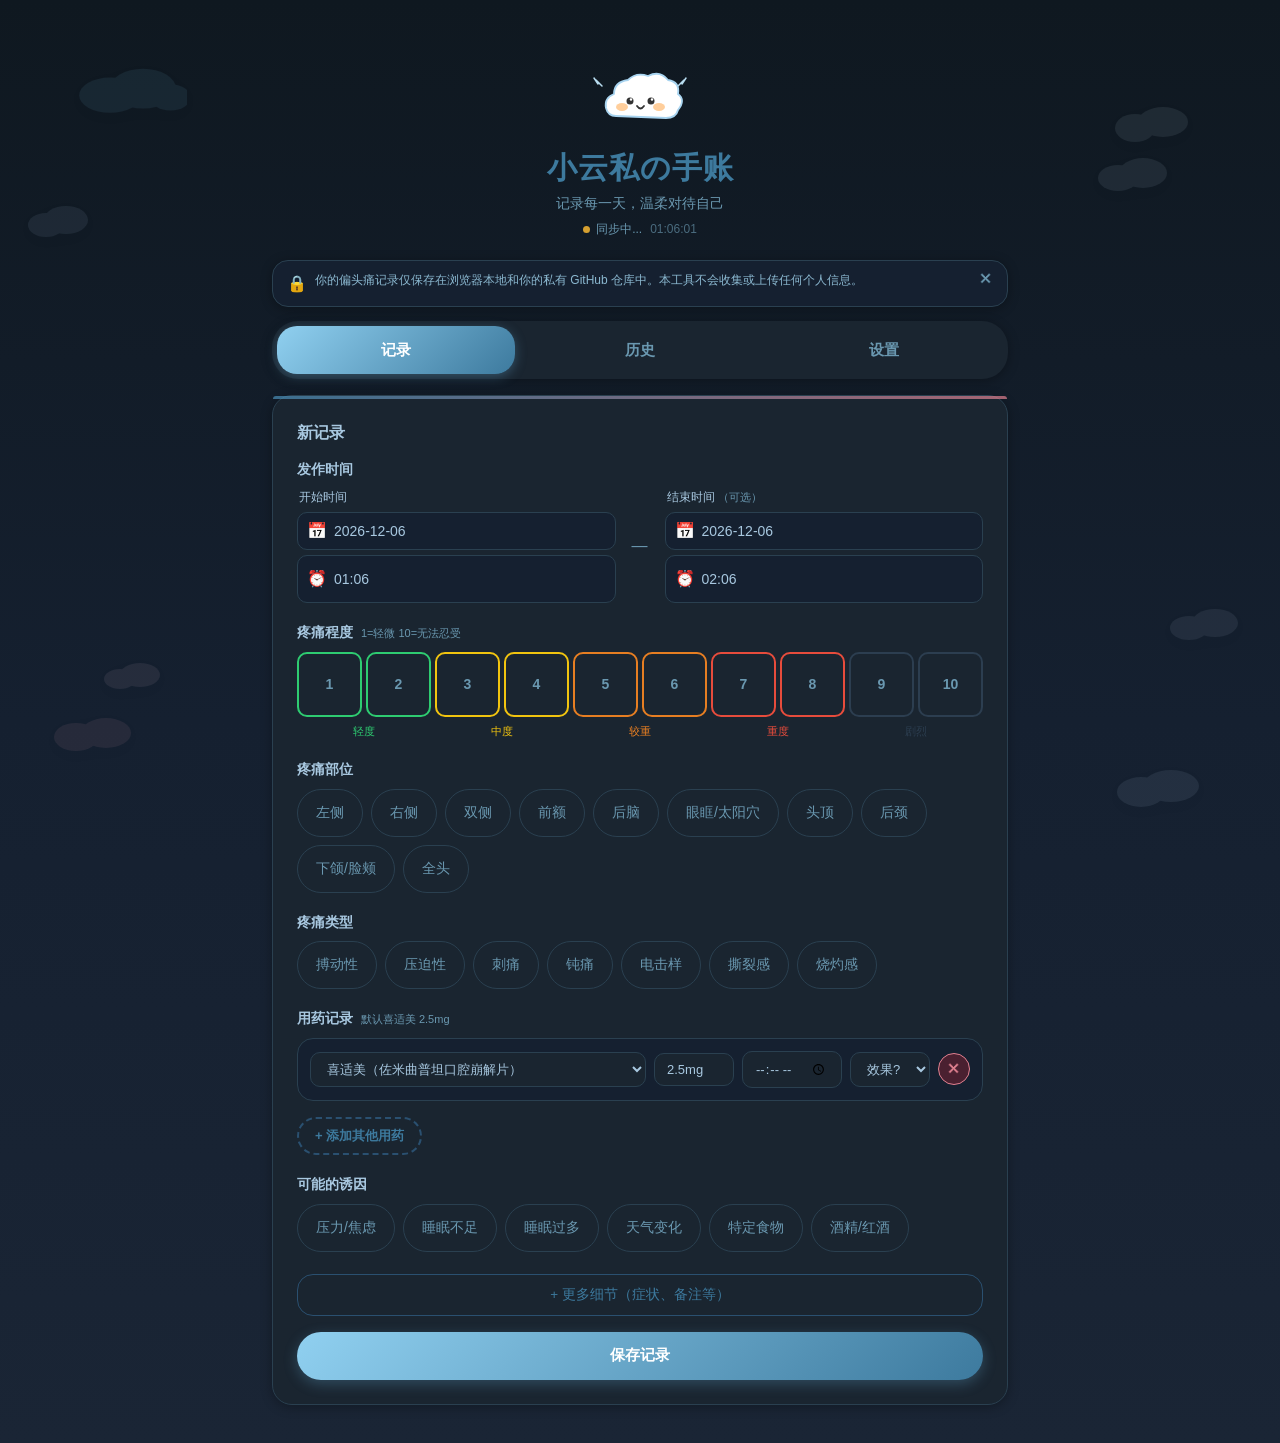
==== index.html @ 6661b1f7 "chore: bump assets to v1.13" ====
<!DOCTYPE html>
<html lang="zh-CN">
<head>
  <meta charset="UTF-8">
  <meta name="viewport" content="width=device-width, initial-scale=1.0, viewport-fit=cover">
  <meta name="description" content="小云私の手账 - 偏头痛记录工具">
  <meta name="theme-color" content="#EDF6FB">
  <meta name="apple-mobile-web-app-capable" content="yes">
  <meta name="apple-mobile-web-app-status-bar-style" content="default">
  <meta name="apple-mobile-web-app-title" content="小云私の手账">
  <!-- 防止浏览器缓存 -->
  <meta http-equiv="Cache-Control" content="no-cache, no-store, must-revalidate">
  <meta http-equiv="Pragma" content="no-cache">
  <meta http-equiv="Expires" content="0">
  <link rel="apple-touch-icon" href="data:image/svg+xml,<svg xmlns='http://www.w3.org/2000/svg' viewBox='0 0 100 100'><rect rx='22' fill='%235BA4CF' width='100' height='100'/><path d='M26 68 Q16 67 14 57 Q12 44 24 39 Q24 25 40 23 Q50 14 66 19 Q80 12 90 25 Q104 28 100 40 Q108 48 98 60 Q96 70 84 71 Z' fill='white' stroke='%23A8D4F0' stroke-width='3'/><circle cx='43' cy='52' r='5' fill='%23333'/><circle cx='65' cy='52' r='5' fill='%23333'/><circle cx='44.2' cy='50.5' r='1.8' fill='white'/><circle cx='66.2' cy='50.5' r='1.8' fill='white'/><ellipse cx='34' cy='60' rx='8' ry='5.5' fill='%23FFB366' opacity='0.65'/><ellipse cx='75' cy='60' rx='8' ry='5.5' fill='%23FFB366' opacity='0.65'/><path d='M51 58 Q55.5 65 59 58' fill='none' stroke='%23333' stroke-width='2.8' stroke-linecap='round'/></svg>">
  <link rel="manifest" href="manifest.json">
  <title>小云私の手账</title>
  <link rel="stylesheet" href="css/style.css?v=1.13">
  <style>
    #app { opacity: 0; transition: opacity 0.2s; }
    #app.loaded { opacity: 1; }
  </style>
</head>
<body>

  <div class="cloud-deco a">
    <svg viewBox="0 0 100 50"><ellipse cx="30" cy="32" rx="28" ry="16" fill="#7CC5EA"/><ellipse cx="60" cy="26" rx="30" ry="18" fill="#7CC5EA"/><ellipse cx="85" cy="34" rx="18" ry="12" fill="#7CC5EA"/></svg>
  </div>
  <div class="cloud-deco b">
    <svg viewBox="0 0 90 45"><ellipse cx="22" cy="28" rx="20" ry="14" fill="#D6EDF8"/><ellipse cx="50" cy="22" rx="25" ry="15" fill="#D6EDF8"/></svg>
  </div>
  <div class="cloud-deco c">
    <svg viewBox="0 0 80 45"><ellipse cx="25" cy="30" rx="22" ry="14" fill="#F2A5B5"/><ellipse cx="55" cy="26" rx="25" ry="15" fill="#F2A5B5"/></svg>
  </div>
  <div class="cloud-deco d">
    <svg viewBox="0 0 100 50"><ellipse cx="25" cy="30" rx="24" ry="15" fill="#C5E4F5"/><ellipse cx="55" cy="24" rx="28" ry="16" fill="#C5E4F5"/></svg>
  </div>
  <div class="cloud-deco e">
    <svg viewBox="0 0 70 40"><ellipse cx="20" cy="25" rx="18" ry="12" fill="#B8D8F0"/><ellipse cx="40" cy="20" rx="22" ry="14" fill="#B8D8F0"/></svg>
  </div>
  <div class="cloud-deco f">
    <svg viewBox="0 0 85 45"><ellipse cx="25" cy="28" rx="20" ry="13" fill="#D0E8F8"/><ellipse cx="50" cy="23" rx="24" ry="15" fill="#D0E8F8"/></svg>
  </div>
  <div class="cloud-deco g">
    <svg viewBox="0 0 60 35"><ellipse cx="18" cy="22" rx="16" ry="10" fill="#E8C8D8"/><ellipse cx="38" cy="18" rx="20" ry="12" fill="#E8C8D8"/></svg>
  </div>
  <div class="cloud-deco h">
    <svg viewBox="0 0 75 40"><ellipse cx="22" cy="26" rx="19" ry="12" fill="#C8D8E8"/><ellipse cx="48" cy="21" rx="23" ry="14" fill="#C8D8E8"/></svg>
  </div>

  <div class="app-container">
    <header class="app-header" id="header"></header>
    <main id="app">
      <div style="text-align:center;padding:40px;color:var(--text-muted);">加载中...</div>
    </main>
  </div>

  <script src="js/storage.js?v=1.13"></script>
  <script src="js/datepicker.js?v=1.13"></script>
  <script src="js/timepicker.js?v=1.13"></script>
  <script src="js/app.js?v=1.13"></script>
  <script>document.getElementById('app').classList.add('loaded');</script>
  <script>
    if ('serviceWorker' in navigator) {
      window.addEventListener('load', () => {
        navigator.serviceWorker.register('sw.js').catch(() => {});
      });
    }
  </script>
</body>
</html>
---- css/style.css ----
/* ===== Cinnamoroll Fresh Blue-White Theme with Dark Mode Support ===== */
:root {
  /* Light Mode Colors */
  --font-sans: -apple-system, BlinkMacSystemFont, "Segoe UI", "PingFang SC", "Hiragino Sans GB", "Microsoft YaHei", sans-serif;
  --c-blue: #7CC5EA;
  --c-blue-deep: #5BA4CF;
  --c-blue-light: #C5E4F5;
  --c-blue-pale: #EDF6FB;
  --c-pink: #F2A5B5;
  --c-pink-light: #FDE8EC;
  --c-white: #FFFFFF;
  --c-cloud: rgba(255, 255, 255, 0.9);
  --c-cloud-shadow: rgba(200, 220, 240, 0.3);
  
  --radius-sm: 10px;
  --radius-md: 16px;
  --radius-lg: 20px;
  --radius-xl: 26px;

  --text: #4A7A9E;
  --text-muted: #8BB8D0;
  --text-dark: #3A5F80;
  --border: #D8ECF6;
  --shadow: 0 2px 12px rgba(120,190,220,0.12);
  --shadow-elevated: 0 4px 20px rgba(120,190,220,0.18);
  --shadow-hover: 0 6px 24px rgba(120,190,220,0.22);

  --bg-primary: linear-gradient(180deg, #F5FAFD 0%, #E8F4FA 50%, #F0F7FC 100%);
  --bg-card: var(--c-white);
  --bg-input: var(--c-blue-pale);

  --danger: #E74C3C;
  --danger-light: #FDEDEC;
  --success: #58D68D;
  --warning: #F5B041;

  --pain-1-2: #2ECC71;
  --pain-3-4: #F1C40F;
  --pain-5-6: #E67E22;
  --pain-7-8: #E74C3C;
  --pain-9-10: #2C3E50;
  
  /* Animation Variables */
  --transition-fast: 0.15s ease;
  --transition-normal: 0.2s ease;
  --transition-slow: 0.3s ease;
}

/* Dark Mode Colors */
[data-theme="dark"] {
  --c-blue: #4A8FB8;
  --c-blue-deep: #3D7A9E;
  --c-blue-light: #2A5070;
  --c-blue-pale: #1A3040;
  --c-pink: #E08090;
  --c-pink-light: #4A2030;
  --c-white: #1A2530;
  --c-cloud: rgba(40, 60, 80, 0.9);
  --c-cloud-shadow: rgba(20, 40, 60, 0.3);
  
  --text: #8BB8D0;
  --text-muted: #6A98B0;
  --text-dark: #A8C8E0;
  --border: #2A4050;
  --shadow: 0 2px 12px rgba(0,0,0,0.3);
  --shadow-elevated: 0 4px 20px rgba(0,0,0,0.4);
  --shadow-hover: 0 6px 24px rgba(0,0,0,0.5);

  --bg-primary: linear-gradient(180deg, #0F1820 0%, #152030 50%, #1A2535 100%);
  --bg-card: #1A2530;
  --bg-input: #152030;

  --danger-light: #3A1A1A;
  --success: #48B878;
  --warning: #D5A030;
}

*, *::before, *::after { box-sizing: border-box; margin: 0; padding: 0; }
html { font-size: 16px; -webkit-text-size-adjust: 100%; }
body {
  font-family: var(--font-sans);
  background: var(--bg-primary);
  color: var(--text-dark);
  line-height: 1.6;
  -webkit-font-smoothing: antialiased;
  min-height: 100vh;
  position: relative;
  transition: background var(--transition-normal), color var(--transition-normal);
}

/* ===== Cloud decorations - Enhanced with animations ===== */
.cloud-deco {
  position: fixed;
  pointer-events: none;
  z-index: 0;
  opacity: 0.15;
  filter: drop-shadow(0 4px 8px var(--c-cloud-shadow));
  transition: opacity var(--transition-slow);
}

.cloud-deco.a { 
  top: 60px; 
  left: 6%; 
  width: 110px;
  animation: floatCloud 8s ease-in-out infinite;
}
.cloud-deco.b { 
  top: 100px; 
  right: 6%; 
  width: 90px;
  animation: floatCloud 10s ease-in-out infinite reverse;
}
.cloud-deco.c { 
  bottom: 140px; 
  left: 4%; 
  width: 80px;
  animation: floatCloud 12s ease-in-out infinite;
}
.cloud-deco.d { 
  bottom: 80px; 
  right: 5%; 
  width: 100px;
  animation: floatCloud 9s ease-in-out infinite reverse;
}

/* Additional cute cloud decorations */
.cloud-deco.e {
  top: 200px;
  left: 2%;
  width: 70px;
  opacity: 0.1;
  animation: floatCloud 14s ease-in-out infinite;
}
.cloud-deco.f {
  top: 150px;
  right: 8%;
  width: 85px;
  opacity: 0.12;
  animation: floatCloud 11s ease-in-out infinite reverse;
}
.cloud-deco.g {
  bottom: 200px;
  left: 8%;
  width: 60px;
  opacity: 0.08;
  animation: floatCloud 13s ease-in-out infinite;
}
.cloud-deco.h {
  bottom: 250px;
  right: 3%;
  width: 75px;
  opacity: 0.1;
  animation: floatCloud 10s ease-in-out infinite reverse;
}

@keyframes floatCloud {
  0%, 100% { transform: translateY(0) translateX(0); }
  25% { transform: translateY(-8px) translateX(5px); }
  50% { transform: translateY(-4px) translateX(-3px); }
  75% { transform: translateY(-12px) translateX(3px); }
}

[data-theme="dark"] .cloud-deco {
  opacity: 0.08;
}

/* ===== Layout ===== */
.app-container { max-width: 680px; margin: 0 auto; padding: 16px; position: relative; z-index: 1; }

/* ===== Header ===== */
.app-header {
  text-align: center;
  padding: 28px 0 16px;
  position: relative;
}
.mascot-icon {
  display: block;
  margin: 0 auto 8px;
  max-width: 90px;
  height: auto;
}
.app-header h1 {
  font-size: 26px;
  font-weight: 700;
  color: var(--c-blue-deep);
  letter-spacing: 1px;
}
.app-header .subtitle {
  font-size: 13px;
  color: var(--text-muted);
}
.sync-indicator {
  display: flex;
  align-items: center;
  justify-content: center;
  gap: 6px;
  font-size: 12px;
  color: var(--text-muted);
  margin-top: 6px;
}
.sync-indicator .dot { width: 7px; height: 7px; border-radius: 50%; background: #ccc; flex-shrink: 0; }
.sync-indicator .dot.synced { background: var(--success); }
.sync-indicator .dot.syncing { background: var(--warning); animation: pulse 1s infinite; }
.sync-indicator .dot.error { background: var(--danger); }
.sync-time { margin-left: 2px; opacity: 0.65; font-variant-numeric: tabular-nums; }
@keyframes pulse { 0%, 100% { opacity: 1; } 50% { opacity: 0.4; } }

/* ===== Tabs ===== */
.tab-nav {
  display: flex;
  gap: 6px;
  background: var(--c-white);
  border-radius: var(--radius-xl);
  padding: 5px;
  margin-bottom: 16px;
  box-shadow: var(--shadow);
}
.tab-btn {
  flex: 1;
  padding: 10px 8px;
  border: none;
  background: transparent;
  border-radius: var(--radius-lg);
  color: var(--text-muted);
  font-size: 14px;
  font-family: var(--font-sans);
  cursor: pointer;
  transition: all 0.2s;
  white-space: nowrap;
  font-weight: 600;
}
.tab-btn:hover { color: var(--c-blue-deep); background: var(--c-blue-pale); }
.tab-btn.active {
  background: linear-gradient(135deg, #90D0F0, var(--c-blue-deep));
  color: #fff;
  box-shadow: 0 3px 12px rgba(100,170,210,0.35);
}

/* ===== Privacy Banner ===== */
.privacy-banner {
  background: var(--bg-input);
  border: 1px solid var(--border);
  border-radius: var(--radius-md);
  padding: 10px 14px;
  margin-bottom: 14px;
  font-size: 12px;
  color: var(--text);
  display: flex;
  align-items: flex-start;
  gap: 8px;
  transition: all var(--transition-normal);
  box-shadow: var(--shadow);
}
.privacy-banner .icon { font-size: 16px; flex-shrink: 0; }
.privacy-banner .text { flex: 1; line-height: 1.5; }
.privacy-banner .dismiss { background: none; border: none; color: var(--text-muted); cursor: pointer; font-size: 14px; padding: 0; flex-shrink: 0; transition: color var(--transition-fast); }
.privacy-banner .dismiss:hover { color: var(--text-dark); }

/* ===== Card ===== */
.card {
  background: var(--bg-card);
  border: 1px solid var(--border);
  border-radius: var(--radius-lg);
  padding: 20px;
  margin-bottom: 14px;
  box-shadow: var(--shadow);
  position: relative;
  transition: all var(--transition-normal);
}

.card:hover {
  box-shadow: var(--shadow-hover);
  transform: translateY(-2px);
}

.card::before {
  content: '';
  position: absolute;
  top: 0;
  left: 0;
  right: 0;
  height: 3px;
  background: linear-gradient(90deg, var(--c-blue), var(--c-pink));
  border-radius: var(--radius-lg) var(--radius-lg) 0 0;
  opacity: 0.7;
}

/* ===== Form ===== */
.form-group { margin-bottom: 18px; }
.form-group:last-child { margin-bottom: 0; }
.form-label { display: block; font-size: 14px; font-weight: 600; color: var(--text-dark); margin-bottom: 8px; }
.form-hint { font-size: 11px; color: var(--text-muted); font-weight: 400; margin-left: 4px; }
.section-title {
  font-size: 16px;
  font-weight: 600;
  color: var(--text-dark);
  margin-bottom: 12px;
  display: flex;
  align-items: center;
  gap: 8px;
}

/* ===== Pain Level ===== */
.pain-level-group { display: grid; grid-template-columns: repeat(10, 1fr); gap: 4px; }
.pain-btn {
  width: 100%; aspect-ratio: 1;
  border-radius: var(--radius-sm);
  border: 2px solid var(--border);
  background: var(--c-white);
  cursor: pointer;
  font-size: 13px;
  font-weight: 700;
  font-family: var(--font-sans);
  transition: all 0.15s;
  color: var(--text-muted);
  display: flex;
  align-items: center;
  justify-content: center;
}
.pain-btn:hover { transform: translateY(-1px); box-shadow: 0 2px 6px rgba(120,190,220,0.2); }
.pain-btn.selected { border-color: transparent; color: #fff; transform: scale(1.08); }
.pain-btn.level1 { border-color: var(--pain-1-2); } .pain-btn.level1.selected { background: var(--pain-1-2); }
.pain-btn.level2 { border-color: var(--pain-3-4); } .pain-btn.level2.selected { background: var(--pain-3-4); }
.pain-btn.level3 { border-color: var(--pain-5-6); } .pain-btn.level3.selected { background: var(--pain-5-6); }
.pain-btn.level4 { border-color: var(--pain-7-8); } .pain-btn.level4.selected { background: var(--pain-7-8); }
.pain-btn.level5 { border-color: var(--pain-9-10); } .pain-btn.level5.selected { background: var(--pain-9-10); }
.pain-scale-labels { display: grid; grid-template-columns: repeat(10, 1fr); gap: 4px; padding: 0; margin-top: 6px; }
.pain-scale-labels span { font-size: 11px; text-align: center; }
.pain-scale-labels span:nth-child(1) { grid-column: 1 / span 2; }
.pain-scale-labels span:nth-child(2) { grid-column: 3 / span 2; }
.pain-scale-labels span:nth-child(3) { grid-column: 5 / span 2; }
.pain-scale-labels span:nth-child(4) { grid-column: 7 / span 2; }
.pain-scale-labels span:nth-child(5) { grid-column: 9 / span 2; }

/* ===== Chips ===== */
.chip-group { display: flex; flex-wrap: wrap; gap: 8px; }
.chip {
  padding: 8px 14px;
  border-radius: var(--radius-xl);
  border: 1.5px solid var(--border);
  background: var(--c-white);
  cursor: pointer;
  font-size: 13px;
  font-family: var(--font-sans);
  color: var(--text-muted);
  transition: all 0.15s;
  user-select: none;
  white-space: nowrap;
  font-weight: 500;
}
.chip:hover { border-color: var(--c-blue); background: var(--c-blue-pale); }
.chip.selected {
  background: linear-gradient(135deg, #90D0F0, var(--c-blue-deep));
  border-color: var(--c-blue-deep);
  color: #fff;
  box-shadow: 0 2px 8px rgba(100,170,210,0.3);
}

/* ===== Radio Chips ===== */
.radio-chips { display: flex; flex-wrap: wrap; gap: 8px; }
.radio-chip {
  padding: 8px 14px;
  border-radius: var(--radius-xl);
  border: 1.5px solid var(--border);
  background: var(--c-white);
  cursor: pointer;
  font-size: 13px;
  font-family: var(--font-sans);
  color: var(--text-muted);
  transition: all 0.15s;
  user-select: none;
  font-weight: 500;
}
.radio-chip:hover { border-color: var(--c-pink); background: var(--c-pink-light); }
.radio-chip.selected {
  background: linear-gradient(135deg, #F5C0CD, var(--c-pink));
  border-color: var(--c-pink);
  color: #fff;
  box-shadow: 0 2px 8px rgba(240,165,180,0.3);
}

/* ===== DateTime ===== */
.datetime-row {
  display: flex;
  gap: 16px;
  align-items: flex-start;
  flex-wrap: wrap;
}
.datetime-field {
  display: flex;
  flex-direction: column;
  gap: 5px;
  flex: 1;
  min-width: 140px;
}
.datetime-label {
  font-size: 12px;
  color: var(--text-secondary);
  font-weight: 500;
  padding-left: 2px;
}
.datetime-field input[type="date"],
.datetime-field input[type="time"],
.datetime-field input[type="datetime-local"] {
  width: 100%;
  min-width: 0;
  padding: 10px 12px;
  border-radius: var(--radius-sm);
  border: 1.5px solid var(--border);
  background: var(--bg-input);
  color: var(--text-dark);
  font-size: 14px;
  font-family: var(--font-sans);
  transition: all var(--transition-fast);
  box-sizing: border-box;
}
.datetime-field input:focus { border-color: var(--c-blue); outline: none; box-shadow: 0 0 0 3px rgba(120,200,230,0.15); }
.datetime-separator { color: var(--text-muted); font-size: 16px; white-space: nowrap; flex-shrink: 0; align-self: center; letter-spacing: 1px; }

/* ===== Medication ===== */
.med-row {
  display: flex; gap: 8px; align-items: center; margin-bottom: 8px; flex-wrap: wrap;
  padding: 12px;
  background: var(--bg-input);
  border-radius: var(--radius-md);
  border: 1px solid var(--border);
  transition: all var(--transition-fast);
}
.med-row select, .med-row input {
  padding: 8px 12px;
  border-radius: var(--radius-sm);
  border: 1.5px solid var(--border);
  background: var(--bg-card);
  color: var(--text-dark);
  font-size: 13px;
  font-family: var(--font-sans);
  transition: all var(--transition-fast);
}
.med-row select:focus, .med-row input:focus { border-color: var(--c-blue); outline: none; box-shadow: 0 0 0 3px rgba(120,200,230,0.1); }
.med-row .med-name { flex: 2; min-width: 120px; }
.med-row .med-dose { width: 80px; }
.med-row .med-time { width: 100px; }
.med-row .med-effect { width: 80px; }
.btn-remove-med {
  width: 32px; height: 32px;
  border-radius: 50%;
  border: 1.5px solid var(--c-pink);
  background: var(--c-pink-light);
  color: var(--c-pink);
  cursor: pointer;
  font-size: 14px;
  display: flex;
  align-items: center;
  justify-content: center;
  transition: all 0.15s;
  flex-shrink: 0;
}
.btn-remove-med:hover { background: var(--c-pink); color: #fff; }
.btn-add-med {
  padding: 8px 16px;
  border-radius: var(--radius-xl);
  border: 2px dashed var(--c-blue-light);
  background: transparent;
  color: var(--c-blue-deep);
  cursor: pointer;
  font-size: 13px;
  font-family: var(--font-sans);
  transition: all 0.15s;
  font-weight: 600;
}
.btn-add-med:hover { border-color: var(--c-blue); background: var(--c-blue-pale); }

/* ===== Textarea ===== */
textarea.form-textarea {
  width: 100%; padding: 12px 14px;
  border-radius: var(--radius-sm);
  border: 1.5px solid var(--border);
  background: var(--bg-input);
  color: var(--text-dark);
  font-size: 14px;
  font-family: var(--font-sans);
  resize: vertical;
  min-height: 80px;
  line-height: 1.6;
  transition: all var(--transition-fast);
}
textarea:focus { border-color: var(--c-blue); outline: none; box-shadow: 0 0 0 3px rgba(120,200,230,0.15); }

/* ===== Buttons ===== */
.btn {
  padding: 12px 24px;
  border-radius: var(--radius-xl);
  border: none;
  font-size: 15px;
  font-weight: 700;
  font-family: var(--font-sans);
  cursor: pointer;
  transition: all var(--transition-fast);
  position: relative;
  overflow: hidden;
}

.btn::before {
  content: '';
  position: absolute;
  top: 50%;
  left: 50%;
  width: 0;
  height: 0;
  background: rgba(255, 255, 255, 0.2);
  border-radius: 50%;
  transform: translate(-50%, -50%);
  transition: width 0.4s ease, height 0.4s ease;
}

.btn:hover::before {
  width: 200%;
  height: 200%;
}

.btn-primary {
  background: linear-gradient(135deg, #90D0F0, var(--c-blue-deep));
  color: #fff;
  width: 100%;
  box-shadow: 0 4px 14px rgba(100,170,210,0.3);
}
.btn-primary:hover { 
  transform: translateY(-2px); 
  box-shadow: 0 6px 18px rgba(100,170,210,0.4); 
}
.btn-secondary {
  background: var(--bg-card);
  color: var(--c-blue-deep);
  border: 1.5px solid var(--c-blue-light);
}
.btn-secondary:hover { background: var(--c-blue-pale); }
.btn-danger { background: var(--danger); color: #fff; }
.btn-danger:hover { opacity: 0.9; transform: translateY(-1px); }
.btn-sm { padding: 7px 16px; font-size: 13px; border-radius: var(--radius-sm); }
.btn-outline {
  width: 100%;
  padding: 10px;
  border: 2px dashed var(--c-blue-light);
  border-radius: var(--radius-sm);
  background: transparent;
  color: var(--c-blue-deep);
  cursor: pointer;
  font-size: 13px;
  font-family: var(--font-sans);
  margin-bottom: 12px;
}
/* inline btn-outline: reset full-width */
.settings-item .btn-outline {
  width: auto;
  margin-bottom: 0;
  padding: 7px 16px;
  border-radius: var(--radius-sm);
  border-style: dashed;
}
.settings-item .btn-outline:hover {
  border-style: dashed;
}
.settings-item .btn-outline.active {
  border-style: solid;
  border-color: var(--c-blue);
  background: var(--c-blue-pale);
}
/* active state for manual toggle button */
.settings-item .btn-secondary.active {
  background: var(--c-blue-pale);
  border-color: var(--c-blue);
}
.btn-outline:hover { border-color: var(--c-blue); background: var(--c-blue-pale); }
.btn-more {
  width: 100%;
  padding: 11px;
  border: 1.5px solid var(--c-blue-light);
  border-radius: var(--radius-md);
  background: transparent;
  color: var(--c-blue-deep);
  cursor: pointer;
  font-size: 13.5px;
  font-family: var(--font-sans);
  font-weight: 500;
  margin-top: 4px;
  margin-bottom: 12px;
  transition: all var(--transition-fast);
}
.btn-more:hover { border-color: var(--c-blue); background: var(--c-blue-pale); }

/* ===== History ===== */
.history-controls { display: flex; gap: 8px; margin-bottom: 14px; flex-wrap: wrap; align-items: center; }
.history-controls select, .history-controls input {
  padding: 9px 14px;
  border-radius: var(--radius-sm);
  border: 1.5px solid var(--border);
  background: var(--bg-card);
  color: var(--text-dark);
  font-size: 13px;
  font-family: var(--font-sans);
  transition: all var(--transition-fast);
}
.history-controls select:focus, .history-controls input:focus { border-color: var(--c-blue); outline: none; box-shadow: 0 0 0 3px rgba(120,200,230,0.1); }
.history-count { font-size: 12px; color: var(--text-muted); margin-left: auto; }

/* Custom filter dropdown */
.filter-dropdown {
  position: relative;
  min-width: 110px;
}
.dropdown-trigger {
  display: flex;
  align-items: center;
  justify-content: space-between;
  gap: 8px;
  width: 100%;
  padding: 9px 14px;
  border-radius: var(--radius-sm);
  border: 1.5px solid var(--border);
  background: var(--bg-card);
  color: var(--text-dark);
  font-size: 13px;
  font-family: var(--font-sans);
  cursor: pointer;
  transition: all var(--transition-fast);
  white-space: nowrap;
}
.dropdown-trigger:hover { border-color: var(--c-blue); }
.dropdown-arrow {
  font-size: 10px;
  color: var(--text-muted);
  transition: transform 0.2s;
}
.filter-dropdown.open .dropdown-arrow {
  transform: rotate(180deg);
}
.dropdown-menu {
  position: absolute;
  top: calc(100% + 4px);
  left: 0;
  z-index: 100;
  min-width: 130px;
  background: var(--bg-card);
  border: 1.5px solid var(--border);
  border-radius: var(--radius-sm);
  box-shadow: var(--shadow-elevated);
  opacity: 0;
  visibility: hidden;
  transform: translateY(-4px);
  transition: all 0.2s ease;
  overflow: hidden;
}
.dropdown-menu.show {
  opacity: 1;
  visibility: visible;
  transform: translateY(0);
}
.dropdown-item {
  padding: 10px 16px;
  font-size: 13px;
  color: var(--text-dark);
  cursor: pointer;
  transition: all 0.15s;
  font-family: var(--font-sans);
}
.dropdown-item:hover {
  background: var(--c-blue-pale);
  color: var(--c-blue-deep);
}
.dropdown-item.active {
  background: linear-gradient(135deg, #90D0F0, var(--c-blue-deep));
  color: #fff;
}

/* Pagination */
.pagination-wrap {
  display: flex;
  justify-content: center;
  margin-top: 16px;
  padding-top: 12px;
}
.pagination {
  display: flex;
  gap: 4px;
  align-items: center;
  flex-wrap: wrap;
  justify-content: center;
}
.page-btn {
  min-width: 34px;
  height: 34px;
  display: inline-flex;
  align-items: center;
  justify-content: center;
  border-radius: 50%;
  border: 1.5px solid var(--border);
  background: var(--bg-card);
  color: var(--text-dark);
  font-size: 13px;
  font-family: var(--font-sans);
  cursor: pointer;
  transition: all 0.15s;
  padding: 0;
  font-weight: 600;
}
.page-btn:hover:not(.disabled):not(.current) {
  border-color: var(--c-blue);
  background: var(--c-blue-pale);
  color: var(--c-blue-deep);
  transform: translateY(-1px);
}
.page-btn.current {
  background: linear-gradient(135deg, #90D0F0, var(--c-blue-deep));
  color: #fff;
  border-color: transparent;
  box-shadow: 0 2px 8px rgba(100,170,210,0.35);
}
.page-btn.disabled {
  opacity: 0.35;
  cursor: not-allowed;
  pointer-events: none;
}
.page-dots {
  font-size: 13px;
  color: var(--text-muted);
  padding: 0 4px;
}

.record-card {
  background: var(--bg-card);
  border: 1px solid var(--border);
  border-radius: var(--radius-md);
  padding: 16px;
  margin-bottom: 10px;
  cursor: pointer;
  transition: all var(--transition-normal);
  position: relative;
  overflow: hidden;
}

.record-card::before {
  content: '';
  position: absolute;
  left: 0;
  top: 0;
  bottom: 0;
  width: 3px;
  background: linear-gradient(180deg, var(--c-blue), var(--c-pink));
  opacity: 0;
  transition: opacity var(--transition-fast);
}

.record-card:hover { 
  border-color: var(--c-blue); 
  box-shadow: var(--shadow-hover); 
  transform: translateX(4px);
}

.record-card:hover::before {
  opacity: 1;
}
.record-card .rc-header { display: flex; justify-content: space-between; align-items: flex-start; margin-bottom: 8px; }
.record-card .rc-date { font-size: 14px; font-weight: 600; color: var(--text-dark); }
.record-card .rc-pain {
  display: inline-flex;
  align-items: center;
  justify-content: center;
  width: 38px; height: 38px;
  border-radius: 50%;
  color: #fff;
  font-weight: 700;
  font-size: 15px;
  flex-shrink: 0;
}
.record-card .rc-pain.pl-l1 { background: var(--pain-1-2); }
.record-card .rc-pain.pl-l2 { background: var(--pain-3-4); }
.record-card .rc-pain.pl-l3 { background: var(--pain-5-6); }
.record-card .rc-pain.pl-l4 { background: var(--pain-7-8); }
.record-card .rc-pain.pl-l5 { background: var(--pain-9-10); color: #ccc; }
.record-card .rc-tags { display: flex; flex-wrap: wrap; gap: 4px; margin-bottom: 6px; }
.record-card .rc-tag {
  padding: 3px 10px;
  border-radius: var(--radius-xl);
  font-size: 11px;
  background: var(--bg-input);
  color: var(--c-blue-deep);
  font-weight: 500;
  border: 1px solid var(--border);
  transition: all var(--transition-fast);
}
.record-card .rc-detail { display: none; margin-top: 10px; padding-top: 10px; border-top: 1px solid var(--border); font-size: 13px; color: var(--text); line-height: 1.7; }
.record-card.expanded .rc-detail { display: block; }
.record-card .rc-actions { display: flex; gap: 8px; margin-top: 10px; padding-top: 10px; border-top: 1px solid var(--border); }

/* Batch mode */
.record-card { display: flex; align-items: flex-start; gap: 10px; }
.record-card .rc-body { flex: 1; min-width: 0; }
.record-card .rc-checkbox { flex-shrink: 0; padding-top: 2px; }
.record-card .rc-checkbox input[type="checkbox"] { width: 18px; height: 18px; accent-color: var(--c-blue); cursor: pointer; }
.record-card.batch-selected { background: rgba(124, 197, 234, 0.12); border-color: var(--c-blue); }
.batch-bar { display: flex; align-items: center; justify-content: space-between; gap: 12px; padding: 10px 14px; margin-top: 10px; background: var(--bg-card); border-radius: 10px; border: 1px solid var(--border); }
.batch-bar .btn-sm { padding: 5px 12px; font-size: 12px; }
.btn-sm.btn-outline { background: transparent; border: 1.5px solid var(--border); color: var(--text); border-radius: 6px; cursor: pointer; }
.btn-sm.btn-outline:hover { border-color: var(--c-blue); color: var(--c-blue); }
.btn-sm.btn-outline.active { background: var(--c-blue); color: #fff; border-color: var(--c-blue); }

.empty-state { text-align: center; padding: 48px 20px; color: var(--text-muted); }
.empty-state .empty-icon { font-size: 48px; margin-bottom: 12px; display: block; }
.empty-state p { font-size: 14px; }


/* Filter chips */
.filter-chips {
  display: flex;
  gap: 6px;
  margin-bottom: 12px;
  flex-wrap: wrap;
}
.filter-chip {
  padding: 7px 14px;
  border-radius: var(--radius-xl);
  border: 1.5px solid var(--border);
  background: var(--bg-card);
  color: var(--text-muted);
  font-size: 13px;
  font-family: var(--font-sans);
  cursor: pointer;
  transition: all 0.15s;
  font-weight: 500;
  white-space: nowrap;
}
.filter-chip:hover {
  border-color: var(--c-blue);
  color: var(--c-blue-deep);
}
.filter-chip.active {
  background: linear-gradient(135deg, #90D0F0, var(--c-blue-deep));
  border-color: var(--c-blue-deep);
  color: #fff;
  box-shadow: 0 2px 8px rgba(100,170,210,0.3);
}

/* Custom range row */
.custom-range-row {
  display: flex;
  gap: 8px;
  align-items: center;
  margin-bottom: 14px;
  padding: 10px 14px;
  background: var(--bg-input);
  border-radius: var(--radius-sm);
  border: 1px solid var(--border);
  flex-wrap: wrap;
}
.custom-range-row input[type="date"] {
  padding: 7px 10px;
  border-radius: var(--radius-sm);
  border: 1.5px solid var(--border);
  background: var(--bg-card);
  color: var(--text-dark);
  font-size: 13px;
  font-family: var(--font-sans);
}
.range-separator {
  font-size: 13px;
  color: var(--text-muted);
}

/* History toolbar */
.history-toolbar {
  display: flex;
  gap: 8px;
  align-items: center;
  margin-bottom: 14px;
  flex-wrap: wrap;
}
.history-toolbar input[type="text"] {
  flex: 1;
  min-width: 120px;
  padding: 9px 14px;
  border-radius: var(--radius-sm);
  border: 1.5px solid var(--border);
  background: var(--bg-card);
  color: var(--text-dark);
  font-size: 13px;
  font-family: var(--font-sans);
  transition: all var(--transition-fast);
}
.history-toolbar input[type="text"]:focus {
  border-color: var(--c-blue);
  outline: none;
  box-shadow: 0 0 0 3px rgba(120,200,230,0.1);
}

/* Page size selector */
.page-size-selector {
  display: flex;
  align-items: center;
  gap: 6px;
  font-size: 13px;
  color: var(--text-muted);
  white-space: nowrap;
}
.page-size-label {
  font-size: 13px;
  color: var(--text-muted);
}
.page-size-selector select {
  padding: 7px 10px;
  border-radius: var(--radius-sm);
  border: 1.5px solid var(--border);
  background: var(--bg-card);
  color: var(--text-dark);
  font-size: 13px;
  font-family: var(--font-sans);
  cursor: pointer;
}


/* ===== Backup ===== */
.backup-section { margin-bottom: 18px; }
.backup-section p { font-size: 13px; color: var(--text); margin-bottom: 10px; }
.backup-section h3 { font-size: 15px; font-weight: 600; color: var(--text-dark); margin-bottom: 8px; }
.backup-actions { display: flex; gap: 10px; flex-wrap: wrap; }

.backup-actions .btn {
  flex: 1;
  min-width: 120px;
  position: relative;
  overflow: hidden;
}

.backup-actions .btn::after {
  content: '✨';
  position: absolute;
  top: 50%;
  right: 12px;
  transform: translateY(-50%);
  opacity: 0;
  transition: opacity var(--transition-fast);
  font-size: 14px;
}

.backup-actions .btn:hover::after {
  opacity: 1;
}

/* ===== Settings ===== */
.settings-section { padding: 4px 0; }
.settings-item {
  display: flex;
  justify-content: space-between;
  align-items: center;
  padding: 10px 0;
  border-bottom: 1px solid var(--c-blue-pale);
  gap: 12px;
}
.settings-item label { font-size: 14px; color: var(--text-dark); white-space: nowrap; }
.settings-item label:first-child { min-width: 0; overflow: hidden; text-overflow: ellipsis; }

/* ===== Toggle ===== */
.toggle { position: relative; width: 48px; height: 26px; flex-shrink: 0; }
.toggle input { opacity: 0; width: 0; height: 0; }
.toggle .slider { position: absolute; cursor: pointer; top: 0; left: 0; right: 0; bottom: 0; background: var(--border); border-radius: 26px; transition: 0.2s; }
.toggle .slider::before { content: ""; position: absolute; height: 20px; width: 20px; left: 3px; bottom: 3px; background: #fff; border-radius: 50%; transition: 0.2s; box-shadow: 0 1px 3px rgba(0,0,0,0.08); }
.toggle input:checked + .slider { background: linear-gradient(135deg, #90D0F0, var(--c-blue-deep)); }
.toggle input:checked + .slider::before { transform: translateX(22px); }

/* ===== Toast ===== */
.toast-container {
  position: fixed;
  bottom: 24px;
  left: 50%;
  transform: translateX(-50%);
  z-index: 1000;
  display: flex;
  flex-direction: column;
  gap: 8px;
  align-items: center;
}
.toast {
  padding: 12px 24px;
  border-radius: var(--radius-xl);
  font-size: 14px;
  font-weight: 600;
  color: #fff;
  animation: slideUp 0.3s ease;
  max-width: 360px;
  text-align: center;
  box-shadow: 0 4px 14px rgba(0,0,0,0.12);
}
.toast.success { background: var(--success); }
.toast.error { background: var(--danger); }
.toast.info { background: var(--c-blue-deep); }
@keyframes slideUp { from { opacity: 0; transform: translateY(12px); } to { opacity: 1; transform: translateY(0); } }

/* ===== Responsive Design ===== */

/* Mobile Devices (< 768px) */
@media (max-width: 767px) {
  html { font-size: 15px; }
  
  .app-container { 
    padding: 12px; 
    max-width: 100%;
    transition: padding var(--transition-normal);
  }
  
  .card { 
    padding: 16px; 
    transition: padding var(--transition-normal);
  }
  
  .mascot-icon { 
    max-width: 70px; 
    transition: max-width var(--transition-normal);
  }
  
  .app-header { 
    padding: 20px 0 12px; 
    transition: padding var(--transition-normal);
  }
  
  .app-header h1 { 
    font-size: 22px; 
    transition: font-size var(--transition-normal);
  }
  
  .app-header .subtitle { 
    font-size: 12px; 
    transition: font-size var(--transition-normal);
  }
  
  .sync-indicator { 
    font-size: 11px; 
    transition: font-size var(--transition-normal);
  }

  .tab-nav { 
    padding: 4px; 
    gap: 4px;
    transition: padding var(--transition-normal), gap var(--transition-normal);
  }
  
  .tab-btn { 
    padding: 11px 6px; 
    font-size: 13px;
    min-height: 44px;
    display: flex;
    align-items: center;
    justify-content: center;
    transition: padding var(--transition-normal), font-size var(--transition-normal);
  }
  
  .privacy-banner { 
    padding: 10px 12px; 
    font-size: 11px; 
    transition: padding var(--transition-normal), font-size var(--transition-normal);
  }

  .section-title { 
    font-size: 15px; 
    margin-bottom: 12px;
    transition: font-size var(--transition-normal), margin-bottom var(--transition-normal);
  }

  .pain-level-group { 
    gap: 4px; 
    transition: gap var(--transition-normal);
  }
  
  .pain-btn { 
    font-size: 13px; 
    min-height: 40px;
    transition: font-size var(--transition-normal);
  }
  
  .pain-scale-labels span { 
    font-size: 10px; 
    transition: font-size var(--transition-normal);
  }

  .chip-group { gap: 6px; }
  .chip { 
    padding: 10px 14px; 
    font-size: 13px; 
    min-height: 44px;
    display: flex;
    align-items: center;
    transition: padding var(--transition-normal), font-size var(--transition-normal);
  }
  
  .radio-chips { gap: 6px; }
  .radio-chip { 
    padding: 10px 14px; 
    font-size: 13px; 
    min-height: 44px;
    display: flex;
    align-items: center;
    transition: padding var(--transition-normal), font-size var(--transition-normal);
  }

  .med-row { 
    flex-direction: column; 
    align-items: stretch; 
    gap: 10px;
    transition: flex-direction var(--transition-normal), gap var(--transition-normal);
  }
  
  .med-row .med-name, .med-row .med-dose, .med-row .med-time, .med-row .med-effect { width: 100%; }

  .btn { 
    padding: 12px 20px; 
    font-size: 14px; 
    min-height: 44px;
    transition: padding var(--transition-normal), font-size var(--transition-normal);
  }
  
  .btn-sm { 
    padding: 10px 16px; 
    font-size: 13px; 
    min-height: 44px;
    transition: padding var(--transition-normal), font-size var(--transition-normal);
  }

  .datetime-row { 
    flex-direction: column; 
    gap: 12px; 
    align-items: stretch;
    transition: flex-direction var(--transition-normal), gap var(--transition-normal);
  }
  
  .datetime-field { min-width: 100%; }
  .datetime-separator { display: none; }
  .datetime-label { font-size: 12px; }
  
  .datetime-field input[type="date"],
  .datetime-field input[type="time"],
  .datetime-field input[type="datetime-local"] { 
    font-size: 14px; 
    padding: 12px 14px; 
    min-height: 44px;
    transition: font-size var(--transition-normal), padding var(--transition-normal);
  }

  .time-picker-input {
    padding: 12px 14px;
    font-size: 14px;
    min-height: 44px;
    transition: padding var(--transition-normal), font-size var(--transition-normal);
  }

  .time-picker-panel {
    width: calc(100vw - 24px);
    max-width: 400px;
    left: 50%;
    transform: translateX(-50%);
    transition: width var(--transition-normal), max-width var(--transition-normal);
  }

  .time-picker-display {
    font-size: 28px;
    transition: font-size var(--transition-normal);
  }

  .history-controls { 
    flex-direction: column; 
    align-items: stretch; 
    gap: 10px;
    transition: flex-direction var(--transition-normal), gap var(--transition-normal);
  }
  
  .history-count { margin-left: 0; text-align: center; }
  .filter-dropdown { width: 100%; }
  .dropdown-trigger { justify-content: space-between; }
  .dropdown-menu { left: 0; right: 0; }

  .filter-chips { gap: 6px; }
  .filter-chip { 
    padding: 8px 12px; 
    font-size: 12px;
    min-height: 40px;
    transition: padding var(--transition-normal), font-size var(--transition-normal);
  }
  
  .custom-range-row { 
    flex-direction: column; 
    align-items: stretch;
    transition: flex-direction var(--transition-normal);
  }
  
  .custom-range-row input[type="date"] { width: 100%; }
  
  .history-toolbar { 
    flex-direction: column; 
    align-items: stretch;
    transition: flex-direction var(--transition-normal);
  }
  
  .page-size-selector { justify-content: center; }

  .record-card { 
    padding: 14px; 
    transition: padding var(--transition-normal);
  }
  
  .record-card .rc-time { 
    font-size: 16px; 
    transition: font-size var(--transition-normal);
  }
  
  .record-card .rc-date { 
    font-size: 12px; 
    transition: font-size var(--transition-normal);
  }

  .settings-item { 
    flex-direction: column; 
    align-items: flex-start; 
    gap: 10px;
    transition: flex-direction var(--transition-normal), gap var(--transition-normal);
  }
  
  .settings-item label:first-child { white-space: normal; overflow: visible; }
  .settings-item > div { width: 100%; display: flex; justify-content: stretch; gap: 10px; }
  .settings-item > div button, .settings-item > div > * { flex: 1; }

  .cloud-deco.a { width: 80px; top: 40px; }
  .cloud-deco.b { width: 70px; top: 80px; }
  .cloud-deco.c { width: 60px; bottom: 120px; }
  .cloud-deco.d { width: 75px; bottom: 60px; }
  .cloud-deco.e { width: 55px; top: 160px; }
  .cloud-deco.f { width: 65px; top: 120px; }
  .cloud-deco.g { width: 45px; bottom: 160px; }
  .cloud-deco.h { width: 55px; bottom: 200px; }
}

/* Tablet Devices (768px - 1023px) */
@media (min-width: 768px) and (max-width: 1023px) {
  html { font-size: 15.5px; }
  
  .app-container { 
    padding: 16px 24px; 
    max-width: 720px;
    transition: padding var(--transition-normal), max-width var(--transition-normal);
  }
  
  .card { 
    padding: 20px; 
    transition: padding var(--transition-normal);
  }
  
  .mascot-icon { 
    max-width: 80px; 
    transition: max-width var(--transition-normal);
  }
  
  .app-header { 
    padding: 24px 0 14px; 
    transition: padding var(--transition-normal);
  }
  
  .app-header h1 { 
    font-size: 24px; 
    transition: font-size var(--transition-normal);
  }
  
  .app-header .subtitle { 
    font-size: 13px; 
    transition: font-size var(--transition-normal);
  }
  
  .tab-btn { 
    padding: 12px 12px; 
    font-size: 14px;
    min-height: 44px;
    transition: padding var(--transition-normal), font-size var(--transition-normal);
  }
  
  .pain-btn { 
    font-size: 13px; 
    min-height: 42px;
    transition: font-size var(--transition-normal);
  }
  
  .chip { 
    padding: 10px 16px; 
    font-size: 13px;
    min-height: 44px;
    transition: padding var(--transition-normal), font-size var(--transition-normal);
  }
  
  .radio-chip { 
    padding: 10px 16px; 
    font-size: 13px;
    min-height: 44px;
    transition: padding var(--transition-normal), font-size var(--transition-normal);
  }
  
  .btn { 
    padding: 12px 24px; 
    font-size: 14px;
    min-height: 44px;
    transition: padding var(--transition-normal), font-size var(--transition-normal);
  }
  
  .btn-sm { 
    padding: 10px 18px; 
    font-size: 13px;
    min-height: 44px;
    transition: padding var(--transition-normal), font-size var(--transition-normal);
  }
  
  .datetime-row { 
    gap: 14px; 
    transition: gap var(--transition-normal);
  }
  
  .datetime-field { min-width: 160px; }
  
  .datetime-field input[type="date"],
  .datetime-field input[type="time"],
  .datetime-field input[type="datetime-local"] { 
    font-size: 14px; 
    padding: 12px 14px;
    min-height: 44px;
    transition: font-size var(--transition-normal), padding var(--transition-normal);
  }
  
  .time-picker-input {
    padding: 12px 14px;
    font-size: 14px;
    min-height: 44px;
    transition: padding var(--transition-normal), font-size var(--transition-normal);
  }
  
  .time-picker-panel {
    width: 360px;
    transition: width var(--transition-normal);
  }
  
  .time-picker-display {
    font-size: 32px;
    transition: font-size var(--transition-normal);
  }
  
  .record-card { 
    padding: 16px; 
    transition: padding var(--transition-normal);
  }
  
  .settings-item { 
    gap: 12px; 
    transition: gap var(--transition-normal);
  }

  .cloud-deco.a { width: 100px; }
  .cloud-deco.b { width: 85px; }
  .cloud-deco.c { width: 75px; }
  .cloud-deco.d { width: 90px; }
  .cloud-deco.e { width: 65px; }
  .cloud-deco.f { width: 80px; }
  .cloud-deco.g { width: 55px; }
  .cloud-deco.h { width: 70px; }
}

/* Desktop Devices (≥ 1024px) */
@media (min-width: 1024px) {
  html { font-size: 16px; }
  
  .app-container { 
    padding: 24px 32px; 
    max-width: 720px;
    transition: padding var(--transition-normal), max-width var(--transition-normal);
  }
  
  .card { 
    padding: 24px; 
    transition: padding var(--transition-normal);
  }
  
  .mascot-icon { 
    max-width: 100px; 
    transition: max-width var(--transition-normal);
  }
  
  .app-header { 
    padding: 32px 0 20px; 
    transition: padding var(--transition-normal);
  }
  
  .app-header h1 { 
    font-size: 30px; 
    transition: font-size var(--transition-normal);
  }
  
  .app-header .subtitle { 
    font-size: 14px; 
    transition: font-size var(--transition-normal);
  }
  
  .tab-btn { 
    padding: 14px 20px; 
    font-size: 15px;
    min-height: 48px;
    transition: padding var(--transition-normal), font-size var(--transition-normal);
  }
  
  .pain-btn { 
    font-size: 14px; 
    min-height: 44px;
    transition: font-size var(--transition-normal);
  }
  
  .chip { 
    padding: 12px 18px; 
    font-size: 14px;
    min-height: 48px;
    transition: padding var(--transition-normal), font-size var(--transition-normal);
  }
  
  .radio-chip { 
    padding: 12px 18px; 
    font-size: 14px;
    min-height: 48px;
    transition: padding var(--transition-normal), font-size var(--transition-normal);
  }
  
  .btn { 
    padding: 14px 28px; 
    font-size: 15px;
    min-height: 48px;
    transition: padding var(--transition-normal), font-size var(--transition-normal);
  }
  
  .btn-sm { 
    padding: 11px 20px; 
    font-size: 14px;
    min-height: 44px;
    transition: padding var(--transition-normal), font-size var(--transition-normal);
  }
  
  .datetime-row { 
    gap: 16px; 
    transition: gap var(--transition-normal);
  }
  
  .datetime-field { min-width: 180px; }
  
  .datetime-field input[type="date"],
  .datetime-field input[type="time"],
  .datetime-field input[type="datetime-local"] { 
    font-size: 15px; 
    padding: 14px 16px;
    min-height: 48px;
    transition: font-size var(--transition-normal), padding var(--transition-normal);
  }
  
  .time-picker-input {
    padding: 14px 16px;
    font-size: 15px;
    min-height: 48px;
    transition: padding var(--transition-normal), font-size var(--transition-normal);
  }
  
  .time-picker-panel {
    width: 400px;
    transition: width var(--transition-normal);
  }
  
  .time-picker-display {
    font-size: 36px;
    transition: font-size var(--transition-normal);
  }
  
  .record-card { 
    padding: 20px; 
    transition: padding var(--transition-normal);
  }
  
  .record-card .rc-time { 
    font-size: 20px; 
    transition: font-size var(--transition-normal);
  }
  
  .record-card .rc-date { 
    font-size: 13px; 
    transition: font-size var(--transition-normal);
  }
  
  .settings-item { 
    gap: 16px; 
    transition: gap var(--transition-normal);
  }
}

/* Ultra-wide Desktop (≥ 1440px) */
@media (min-width: 1440px) {
  .app-container { 
    max-width: 760px; 
    transition: max-width var(--transition-normal);
  }
  
  body {
    background: 
      var(--bg-primary),
      linear-gradient(90deg, transparent 0%, rgba(124,197,234,0.03) 20%, rgba(124,197,234,0.06) 50%, rgba(124,197,234,0.03) 80%, transparent 100%);
  }
}

/* Landscape orientation for mobile */
@media (max-width: 767px) and (orientation: landscape) {
  .app-container { padding: 8px 12px; }
  .card { padding: 12px; }
  .app-header { padding: 12px 0 8px; }
  .mascot-icon { max-width: 50px; }
  .app-header h1 { font-size: 18px; }
  .pain-btn { font-size: 12px; min-height: 36px; }
}

/* Square screens (1:1 aspect ratio) */
@media (min-aspect-ratio: 0.9) and (max-aspect-ratio: 1.1) {
  .app-container {
    padding-top: 20px;
    padding-bottom: 20px;
  }
}

/* Tall screens (portrait, > 18:9) */
@media (max-aspect-ratio: 0.56) {
  .cloud-deco {
    opacity: 0.12;
  }
}

/* Short/wide screens (landscape, < 4:3) */
@media (min-aspect-ratio: 1.34) {
  .app-container {
    max-width: 800px;
  }
}

/* ===== Print ===== */
@media print {
  .app-header, .tab-nav, .privacy-banner, .btn, .sync-indicator, .toast-container, .cloud-deco { display: none !important; }
  body { background: #fff; color: #000; }
  .card { box-shadow: none; border: 1px solid #ccc; }
  .record-card { border: 1px solid #ccc; }
  .record-card .rc-detail { display: block !important; }
  .record-card .rc-actions { display: none !important; }
  .app-container { max-width: 100%; }
}

/* ===== Enhanced Animations ===== */

/* Page load animation */
@keyframes fadeInUp {
  from {
    opacity: 0;
    transform: translateY(20px);
  }
  to {
    opacity: 1;
    transform: translateY(0);
  }
}

.card {
  animation: fadeInUp 0.5s ease forwards;
}

.card:nth-child(1) { animation-delay: 0.1s; }
.card:nth-child(2) { animation-delay: 0.2s; }
.card:nth-child(3) { animation-delay: 0.3s; }

/* Record card entrance */
.record-card {
  animation: fadeInUp 0.4s ease forwards;
}

/* Button ripple effect enhancement */
.btn:active {
  transform: scale(0.98);
}

/* Smooth scroll behavior */
html {
  scroll-behavior: smooth;
}

/* Focus visible for accessibility */
*:focus-visible {
  outline: 2px solid var(--c-blue);
  outline-offset: 2px;
}

/* Loading skeleton animation */
@keyframes shimmer {
  0% { background-position: -1000px 0; }
  100% { background-position: 1000px 0; }
}

.loading-skeleton {
  animation: shimmer 2s infinite;
  background: linear-gradient(to right, var(--bg-card) 4%, var(--bg-input) 25%, var(--bg-card) 36%);
  background-size: 1000px 100%;
}

/* Success celebration animation */
@keyframes celebrate {
  0%, 100% { transform: scale(1); }
  50% { transform: scale(1.1); }
}

.record-card.expanded {
  animation: celebrate 0.3s ease;
}

/* Theme transition for smooth switching */
body, .card, input, select, textarea, button {
  transition: background-color var(--transition-slow), 
              color var(--transition-slow), 
              border-color var(--transition-slow),
              box-shadow var(--transition-normal);
}

/* Cute cursor on interactive elements */
.chip, .pain-btn, .radio-chip, .btn, .tab-btn, .record-card {
  cursor: pointer;
}

/* Better selection color */
::selection {
  background: var(--c-blue-light);
  color: var(--text-dark);
}

/* ===== TimePicker Component ===== */
.time-picker-wrapper {
  position: relative;
  width: 100%;
}
.time-picker-input {
  width: 100%;
  padding: 10px 12px 10px 36px;
  border-radius: var(--radius-sm);
  border: 1.5px solid var(--border);
  background: var(--bg-input);
  color: var(--text-dark);
  font-size: 14px;
  font-family: var(--font-sans);
  transition: all var(--transition-fast);
  cursor: pointer;
  position: relative;
  z-index: 1;
}
.time-picker-input:hover { border-color: var(--c-blue); }
.time-picker-input:focus {
  border-color: var(--c-blue);
  outline: none;
  box-shadow: 0 0 0 3px rgba(120,200,230,0.15);
}
.time-picker-input::placeholder { color: var(--text-muted); }
.time-picker-icon {
  position: absolute;
  left: 10px;
  top: 50%;
  transform: translateY(-50%);
  font-size: 16px;
  color: var(--text-muted);
  pointer-events: none;
  z-index: 2;
}
.time-picker-panel {
  position: absolute;
  top: calc(100% + 6px);
  left: 0;
  z-index: 500;
  background: var(--bg-card);
  border: 1.5px solid var(--border);
  border-radius: var(--radius-md);
  box-shadow: var(--shadow-elevated);
  width: 280px;
  padding: 12px;
  opacity: 0;
  visibility: hidden;
  transform: translateY(-4px);
  transition: all 0.2s ease;
}
.time-picker-panel.show {
  opacity: 1;
  visibility: visible;
  transform: translateY(0);
}
.time-picker-header {
  display: flex;
  align-items: center;
  justify-content: center;
  gap: 8px;
  margin-bottom: 12px;
  padding-bottom: 12px;
  border-bottom: 1px solid var(--border);
}
.time-picker-ampm {
  display: flex;
  background: var(--bg-input);
  border-radius: var(--radius-sm);
  padding: 2px;
}
.time-picker-ampm-btn {
  padding: 6px 16px;
  border: none;
  border-radius: var(--radius-xs);
  background: transparent;
  color: var(--text-muted);
  font-size: 13px;
  font-weight: 600;
  cursor: pointer;
  transition: all 0.15s;
}
.time-picker-ampm-btn.active {
  background: var(--c-blue);
  color: #fff;
}
.time-picker-ampm-btn:hover:not(.active) { color: var(--text-dark); }
.time-picker-display {
  font-size: 28px;
  font-weight: 700;
  color: var(--text-dark);
  font-family: var(--font-mono);
  letter-spacing: 2px;
}
.time-picker-wheels {
  display: flex;
  justify-content: center;
  gap: 12px;
  margin-bottom: 12px;
}
.time-picker-wheel {
  width: 70px;
  height: 140px;
  overflow: hidden;
  position: relative;
  border-radius: var(--radius-sm);
  background: var(--bg-input);
}
.time-picker-wheel-inner {
  display: flex;
  flex-direction: column;
  align-items: center;
  transition: transform 0.2s ease;
}
.time-picker-wheel-item {
  padding: 10px 0;
  font-size: 14px;
  font-weight: 500;
  color: var(--text-muted);
  cursor: pointer;
  transition: all 0.15s;
  user-select: none;
}
.time-picker-wheel-item:hover {
  color: var(--c-blue-deep);
  background: var(--c-blue-pale);
}
.time-picker-wheel-item.selected {
  color: var(--c-blue-deep);
  font-weight: 700;
  font-size: 16px;
}
.time-picker-wheel-marker {
  position: absolute;
  top: 50%;
  left: 0;
  right: 0;
  height: 36px;
  transform: translateY(-50%);
  border-top: 2px solid var(--c-blue);
  border-bottom: 2px solid var(--c-blue);
  pointer-events: none;
  box-sizing: border-box;
}
.time-picker-wheel-marker::before,
.time-picker-wheel-marker::after {
  content: '';
  position: absolute;
  top: 0;
  bottom: 0;
  width: 8px;
  background: rgba(100,170,210,0.1);
}
.time-picker-wheel-marker::before { left: 0; }
.time-picker-wheel-marker::after { right: 0; }
.time-picker-footer {
  display: flex;
  gap: 6px;
  padding-top: 12px;
  border-top: 1px solid var(--border);
  flex-wrap: wrap;
}
.time-picker-quick-btn {
  flex: 1;
  min-width: calc(33.33% - 4px);
  padding: 7px 8px;
  border-radius: var(--radius-sm);
  border: 1.5px solid var(--border);
  background: var(--bg-input);
  color: var(--text);
  font-size: 12px;
  font-family: var(--font-sans);
  cursor: pointer;
  transition: all 0.15s;
  font-weight: 500;
}
.time-picker-quick-btn:hover {
  border-color: var(--c-blue);
  background: var(--c-blue-pale);
  color: var(--c-blue-deep);
}
.time-picker-quick-btn:active { transform: scale(0.98); }
.time-picker-wheel {
  touch-action: none;
  user-select: none;
}
.time-picker-wheel::-webkit-scrollbar {
  display: none;
}
.time-picker-wheel-inner {
  will-change: transform;
}

/* ===== DatePicker Component ===== */
.date-picker-wrapper {
  position: relative;
  width: 100%;
}
.date-picker-input {
  width: 100%;
  padding: 10px 12px 10px 36px;
  border-radius: var(--radius-sm);
  border: 1.5px solid var(--border);
  background: var(--bg-input);
  color: var(--text-dark);
  font-size: 14px;
  font-family: var(--font-sans);
  transition: all var(--transition-fast);
  cursor: pointer;
  position: relative;
  z-index: 1;
}
.date-picker-input:hover { border-color: var(--c-blue); }
.date-picker-input:focus {
  border-color: var(--c-blue);
  outline: none;
  box-shadow: 0 0 0 3px rgba(120,200,230,0.15);
}
.date-picker-input::placeholder { color: var(--text-muted); }
.date-picker-icon {
  position: absolute;
  left: 10px;
  top: 50%;
  transform: translateY(-50%);
  font-size: 16px;
  color: var(--text-muted);
  pointer-events: none;
  z-index: 2;
}
.date-picker-calendar {
  position: absolute;
  top: calc(100% + 6px);
  left: 0;
  z-index: 500;
  background: var(--bg-card);
  border: 1.5px solid var(--border);
  border-radius: var(--radius-md);
  box-shadow: var(--shadow-elevated);
  width: 320px;
  padding: 12px;
  opacity: 0;
  visibility: hidden;
  transform: translateY(-4px);
  transition: all 0.2s ease;
}
.date-picker-calendar.show {
  opacity: 1;
  visibility: visible;
  transform: translateY(0);
}
.date-picker-header {
  display: flex;
  align-items: center;
  justify-content: space-between;
  margin-bottom: 12px;
}
.date-picker-nav-btn {
  width: 32px;
  height: 32px;
  border-radius: 50%;
  border: none;
  background: var(--bg-input);
  color: var(--text-dark);
  cursor: pointer;
  font-size: 14px;
  display: flex;
  align-items: center;
  justify-content: center;
  transition: all 0.15s;
}
.date-picker-nav-btn:hover {
  background: var(--c-blue-pale);
  color: var(--c-blue-deep);
}
.date-picker-nav-btn:active { transform: scale(0.95); }
.date-picker-month-year {
  font-size: 15px;
  font-weight: 600;
  color: var(--text-dark);
  cursor: pointer;
  padding: 6px 12px;
  border-radius: var(--radius-sm);
  transition: background var(--transition-fast);
}
.date-picker-month-year:hover { background: var(--c-blue-pale); }
.date-picker-weekdays {
  display: grid;
  grid-template-columns: repeat(7, 1fr);
  gap: 4px;
  margin-bottom: 6px;
}
.date-picker-weekday {
  text-align: center;
  font-size: 12px;
  font-weight: 600;
  color: var(--text-muted);
  padding: 6px 0;
}
.date-picker-days {
  display: grid;
  grid-template-columns: repeat(7, 1fr);
  gap: 4px;
}
.date-picker-day {
  aspect-ratio: 1;
  display: flex;
  align-items: center;
  justify-content: center;
  border-radius: 50%;
  border: none;
  background: transparent;
  color: var(--text-dark);
  font-size: 13px;
  font-family: var(--font-sans);
  cursor: pointer;
  transition: all 0.15s;
  font-weight: 500;
}
.date-picker-day:hover:not(.disabled):not(.other-month) {
  background: var(--c-blue-pale);
  color: var(--c-blue-deep);
}
.date-picker-day.other-month {
  color: var(--text-muted);
  opacity: 0.4;
}
.date-picker-day.today {
  border: 2px solid var(--c-blue);
  color: var(--c-blue-deep);
}
.date-picker-day.selected {
  background: linear-gradient(135deg, #90D0F0, var(--c-blue-deep));
  color: #fff;
  box-shadow: 0 2px 8px rgba(100,170,210,0.3);
}
.date-picker-day.selected.today {
  border-color: transparent;
}
.date-picker-day.disabled {
  opacity: 0.3;
  cursor: not-allowed;
}
.date-picker-footer {
  display: flex;
  gap: 6px;
  margin-top: 12px;
  padding-top: 12px;
  border-top: 1px solid var(--border);
  flex-wrap: wrap;
}
.date-picker-quick-btn {
  flex: 1;
  min-width: calc(33.33% - 4px);
  padding: 7px 8px;
  border-radius: var(--radius-sm);
  border: 1.5px solid var(--border);
  background: var(--bg-input);
  color: var(--text);
  font-size: 12px;
  font-family: var(--font-sans);
  cursor: pointer;
  transition: all 0.15s;
  font-weight: 500;
}
.date-picker-quick-btn:hover {
  border-color: var(--c-blue);
  background: var(--c-blue-pale);
  color: var(--c-blue-deep);
}
.date-picker-quick-btn:active { transform: scale(0.98); }
.date-picker-calendar-backdrop {
  position: fixed;
  top: 0;
  left: 0;
  right: 0;
  bottom: 0;
  z-index: 499;
  background: rgba(0,0,0,0);
}
.date-picker-range-wrapper {
  display: flex;
  gap: 8px;
  align-items: center;
}
.date-picker-range-wrapper .date-picker-wrapper { flex: 1; }
.date-picker-range-separator {
  font-size: 14px;
  color: var(--text-muted);
  white-space: nowrap;
  padding: 0 4px;
}

/* ===== Custom scrollbar for webkit browsers */
::-webkit-scrollbar {
  width: 8px;
  height: 8px;
}

::-webkit-scrollbar-track {
  background: var(--bg-input);
  border-radius: 4px;
}

::-webkit-scrollbar-thumb {
  background: var(--c-blue-light);
  border-radius: 4px;
}

::-webkit-scrollbar-thumb:hover {
  background: var(--c-blue);
}
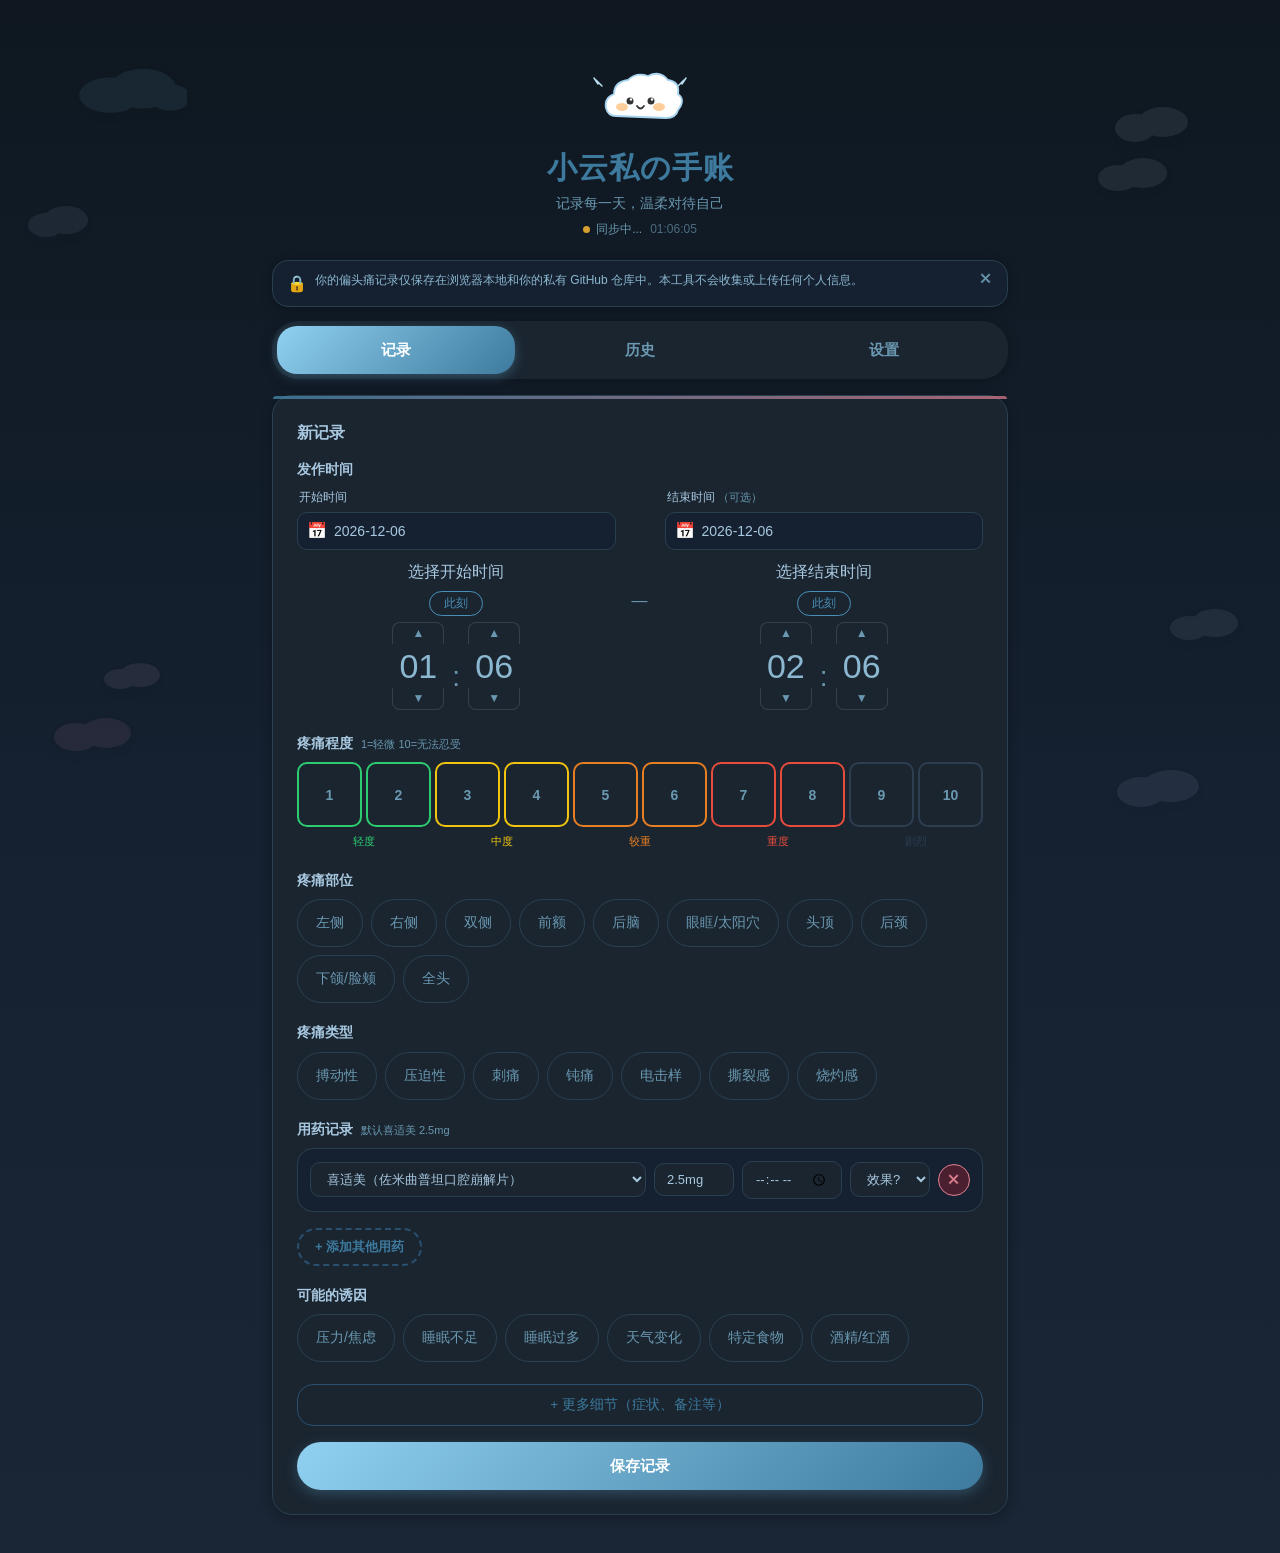
==== commit 8b9af236: "feat: replace scroll-wheel TimePicker with stepper digit design (v1.15) New TimePicker design: - Lar" ====
--- a/index.html
+++ b/index.html
@@ -15,7 +15,7 @@
   <link rel="apple-touch-icon" href="data:image/svg+xml,<svg xmlns='http://www.w3.org/2000/svg' viewBox='0 0 100 100'><rect rx='22' fill='%235BA4CF' width='100' height='100'/><path d='M26 68 Q16 67 14 57 Q12 44 24 39 Q24 25 40 23 Q50 14 66 19 Q80 12 90 25 Q104 28 100 40 Q108 48 98 60 Q96 70 84 71 Z' fill='white' stroke='%23A8D4F0' stroke-width='3'/><circle cx='43' cy='52' r='5' fill='%23333'/><circle cx='65' cy='52' r='5' fill='%23333'/><circle cx='44.2' cy='50.5' r='1.8' fill='white'/><circle cx='66.2' cy='50.5' r='1.8' fill='white'/><ellipse cx='34' cy='60' rx='8' ry='5.5' fill='%23FFB366' opacity='0.65'/><ellipse cx='75' cy='60' rx='8' ry='5.5' fill='%23FFB366' opacity='0.65'/><path d='M51 58 Q55.5 65 59 58' fill='none' stroke='%23333' stroke-width='2.8' stroke-linecap='round'/></svg>">
   <link rel="manifest" href="manifest.json">
   <title>小云私の手账</title>
-  <link rel="stylesheet" href="css/style.css?v=1.13">
+  <link rel="stylesheet" href="css/style.css?v=1.15">
   <style>
     #app { opacity: 0; transition: opacity 0.2s; }
     #app.loaded { opacity: 1; }
@@ -55,10 +55,10 @@
     </main>
   </div>
 
-  <script src="js/storage.js?v=1.13"></script>
-  <script src="js/datepicker.js?v=1.13"></script>
-  <script src="js/timepicker.js?v=1.13"></script>
-  <script src="js/app.js?v=1.13"></script>
+  <script src="js/storage.js?v=1.15"></script>
+  <script src="js/datepicker.js?v=1.15"></script>
+  <script src="js/timepicker.js?v=1.15"></script>
+  <script src="js/app.js?v=1.15"></script>
   <script>document.getElementById('app').classList.add('loaded');</script>
   <script>
     if ('serviceWorker' in navigator) {
--- a/css/style.css
+++ b/css/style.css
@@ -1751,13 +1751,19 @@
   transition: transform 0.2s ease;
 }
 .time-picker-wheel-item {
-  padding: 10px 0;
+  padding: 0;
+  height: 36px;
+  line-height: 36px;
   font-size: 14px;
   font-weight: 500;
   color: var(--text-muted);
   cursor: pointer;
   transition: all 0.15s;
   user-select: none;
+  box-sizing: border-box;
+  display: flex;
+  align-items: center;
+  justify-content: center;
 }
 .time-picker-wheel-item:hover {
   color: var(--c-blue-deep);
@@ -2047,3 +2053,62 @@
 ::-webkit-scrollbar-thumb:hover {
   background: var(--c-blue);
 }
+
+/* ===== Stepper TimePicker ===== */
+.stepper-time-picker {
+  display: flex;
+  flex-direction: column;
+  align-items: center;
+  gap: 6px;
+  padding: 4px 0;
+}
+.stp-now-btn {
+  font-size: 12px;
+  padding: 3px 14px;
+  border: 0.5px solid var(--c-blue);
+  border-radius: 14px;
+  background: transparent;
+  color: var(--c-blue);
+  cursor: pointer;
+  font-family: var(--font-sans);
+}
+.stp-now-btn:hover { background: rgba(124,197,234,0.12); }
+.stp-now-btn:active { transform: scale(0.96); }
+
+.stp-digits { display: flex; align-items: center; gap: 8px; }
+.stp-unit { display: flex; flex-direction: column; align-items: center; }
+
+.stp-btn {
+  width: 52px; height: 22px;
+  border: 0.5px solid var(--border);
+  background: var(--bg);
+  font-size: 12px; color: var(--text-muted);
+  cursor: pointer;
+  display: flex; align-items: center; justify-content: center;
+  line-height: 1; user-select: none;
+  font-family: var(--font-sans);
+  -webkit-user-select: none;
+  touch-action: manipulation;
+}
+.stp-up { border-radius: 8px 8px 0 0; border-bottom: none; }
+.stp-down { border-radius: 0 0 8px 8px; border-top: none; }
+.stp-btn:hover { color: var(--c-blue); background: rgba(124,197,234,0.08); }
+.stp-btn:active { background: rgba(124,197,234,0.18); }
+
+.stp-val {
+  width: 52px; height: 44px;
+  font-size: 34px; font-weight: 500;
+  color: var(--text-dark);
+  display: flex; align-items: center; justify-content: center;
+  cursor: text; user-select: none;
+  background: var(--bg);
+  font-family: var(--font-sans);
+}
+.stp-colon {
+  font-size: 28px; color: var(--text-muted);
+  font-weight: 400;
+  margin-top: 22px;
+}
+
+[data-theme="dark"] .stp-val { color: var(--text); }
+[data-theme="dark"] .stp-btn { border-color: rgba(255,255,255,0.12); }
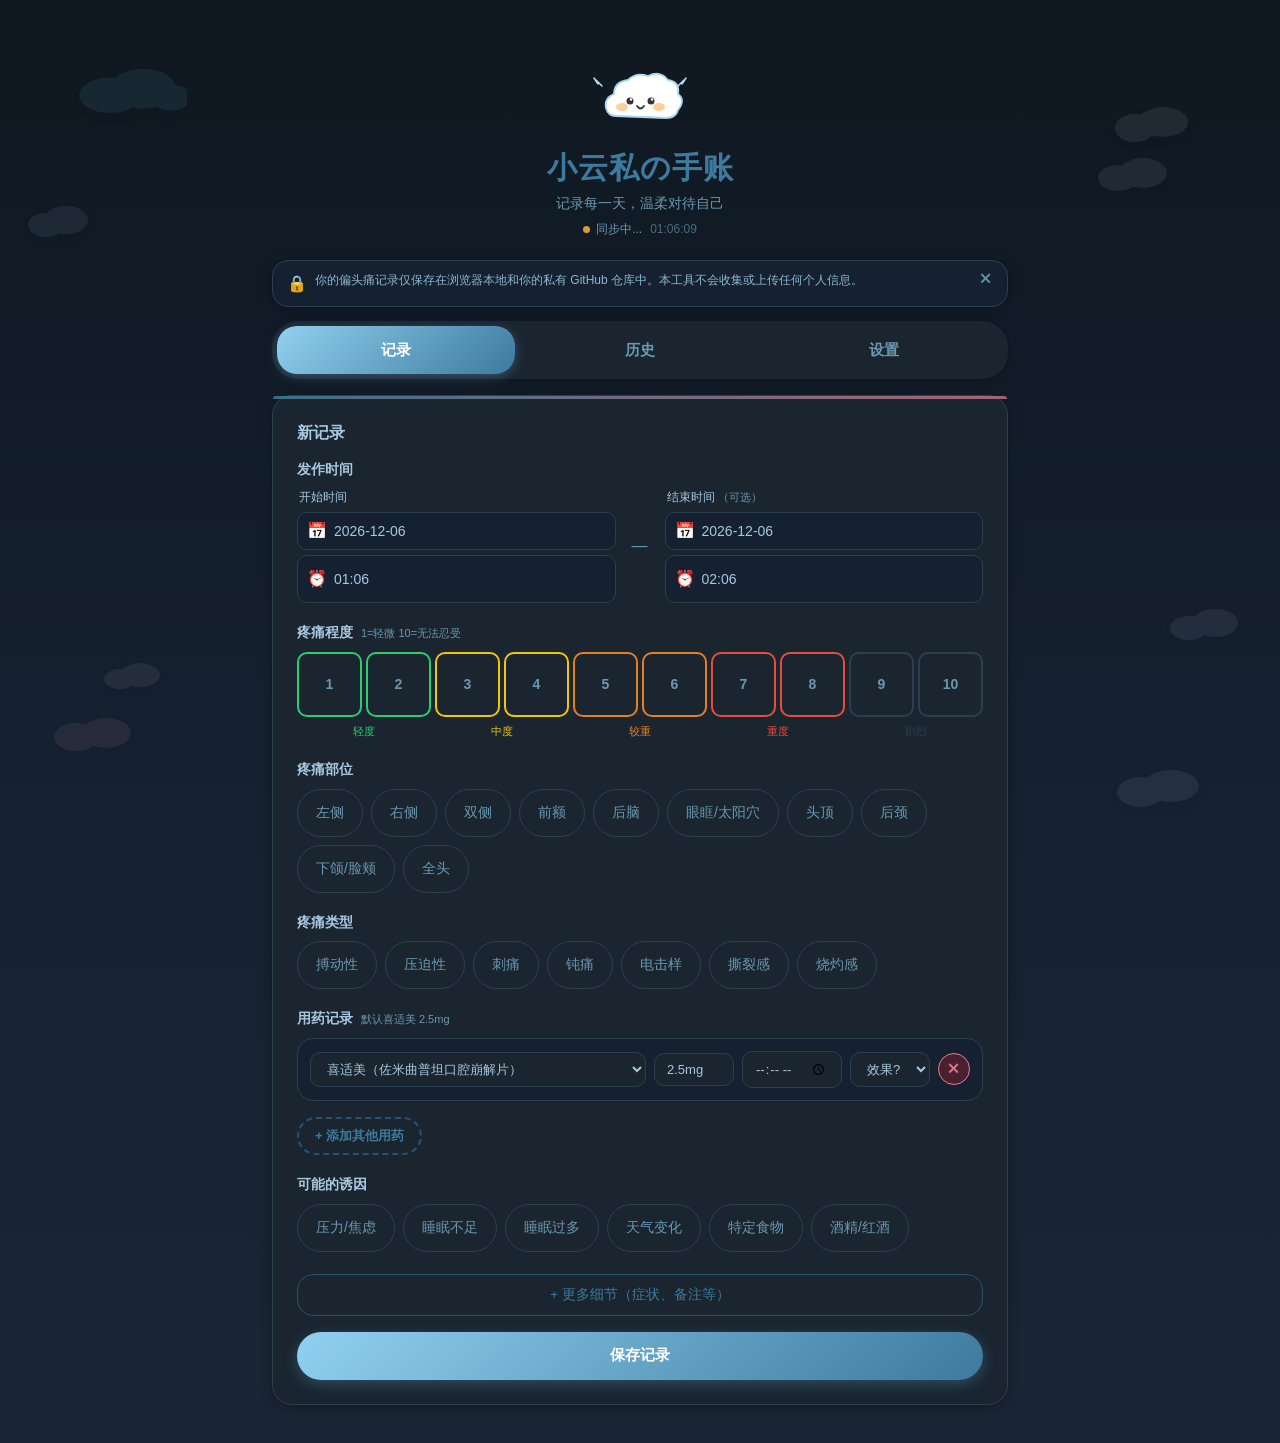
==== commit 494bb783: "fix: TimePicker UI unified with DatePicker (v1.16) - Input display now matches DatePicker style (ico" ====
--- a/index.html
+++ b/index.html
@@ -15,7 +15,7 @@
   <link rel="apple-touch-icon" href="data:image/svg+xml,<svg xmlns='http://www.w3.org/2000/svg' viewBox='0 0 100 100'><rect rx='22' fill='%235BA4CF' width='100' height='100'/><path d='M26 68 Q16 67 14 57 Q12 44 24 39 Q24 25 40 23 Q50 14 66 19 Q80 12 90 25 Q104 28 100 40 Q108 48 98 60 Q96 70 84 71 Z' fill='white' stroke='%23A8D4F0' stroke-width='3'/><circle cx='43' cy='52' r='5' fill='%23333'/><circle cx='65' cy='52' r='5' fill='%23333'/><circle cx='44.2' cy='50.5' r='1.8' fill='white'/><circle cx='66.2' cy='50.5' r='1.8' fill='white'/><ellipse cx='34' cy='60' rx='8' ry='5.5' fill='%23FFB366' opacity='0.65'/><ellipse cx='75' cy='60' rx='8' ry='5.5' fill='%23FFB366' opacity='0.65'/><path d='M51 58 Q55.5 65 59 58' fill='none' stroke='%23333' stroke-width='2.8' stroke-linecap='round'/></svg>">
   <link rel="manifest" href="manifest.json">
   <title>小云私の手账</title>
-  <link rel="stylesheet" href="css/style.css?v=1.15">
+  <link rel="stylesheet" href="css/style.css?v=1.16">
   <style>
     #app { opacity: 0; transition: opacity 0.2s; }
     #app.loaded { opacity: 1; }
@@ -55,10 +55,10 @@
     </main>
   </div>
 
-  <script src="js/storage.js?v=1.15"></script>
-  <script src="js/datepicker.js?v=1.15"></script>
-  <script src="js/timepicker.js?v=1.15"></script>
-  <script src="js/app.js?v=1.15"></script>
+  <script src="js/storage.js?v=1.16"></script>
+  <script src="js/datepicker.js?v=1.16"></script>
+  <script src="js/timepicker.js?v=1.16"></script>
+  <script src="js/app.js?v=1.16"></script>
   <script>document.getElementById('app').classList.add('loaded');</script>
   <script>
     if ('serviceWorker' in navigator) {
--- a/css/style.css
+++ b/css/style.css
@@ -2055,31 +2055,72 @@
 }
 
 /* ===== Stepper TimePicker ===== */
-.stepper-time-picker {
+/* ===== TimePicker Component (Unified with DatePicker) ===== */
+.time-picker-wrapper {
+  position: relative;
+  width: 100%;
+}
+.time-picker-input {
+  width: 100%;
+  padding: 10px 12px 10px 36px;
+  border-radius: var(--radius-sm);
+  border: 1.5px solid var(--border);
+  background: var(--bg-input);
+  color: var(--text-dark);
+  font-size: 14px;
+  font-family: var(--font-sans);
+  transition: all var(--transition-fast);
+  cursor: pointer;
+  position: relative;
+  z-index: 1;
+  box-sizing: border-box;
+}
+.time-picker-input:hover { border-color: var(--c-blue); }
+.time-picker-input:focus {
+  outline: none;
+  border-color: var(--c-blue);
+  box-shadow: 0 0 0 3px rgba(120,200,230,0.15);
+}
+.time-picker-input::placeholder { color: var(--text-muted); }
+.time-picker-icon {
+  position: absolute;
+  left: 10px;
+  top: 50%;
+  transform: translateY(-50%);
+  font-size: 16px;
+  color: var(--text-muted);
+  pointer-events: none;
+  z-index: 2;
+}
+.time-picker-panel {
+  position: absolute;
+  top: calc(100% + 6px);
+  left: 0;
+  z-index: 500;
+  background: var(--bg-card);
+  border: 1px solid var(--border);
+  border-radius: var(--border-radius-lg);
+  box-shadow: 0 8px 32px rgba(0,0,0,0.12);
+  padding: 16px;
+  min-width: 200px;
+  display: none;
+}
+.time-picker-panel.show { display: block; }
+
+.time-picker-stepper {
+  display: flex;
+  align-items: center;
+  justify-content: center;
+  gap: 8px;
+  margin-bottom: 12px;
+}
+.time-picker-stepper .stp-unit {
   display: flex;
   flex-direction: column;
   align-items: center;
-  gap: 6px;
-  padding: 4px 0;
-}
-.stp-now-btn {
-  font-size: 12px;
-  padding: 3px 14px;
-  border: 0.5px solid var(--c-blue);
-  border-radius: 14px;
-  background: transparent;
-  color: var(--c-blue);
-  cursor: pointer;
-  font-family: var(--font-sans);
-}
-.stp-now-btn:hover { background: rgba(124,197,234,0.12); }
-.stp-now-btn:active { transform: scale(0.96); }
-
-.stp-digits { display: flex; align-items: center; gap: 8px; }
-.stp-unit { display: flex; flex-direction: column; align-items: center; }
-
-.stp-btn {
-  width: 52px; height: 22px;
+}
+.time-picker-stepper .stp-btn {
+  width: 52px; height: 24px;
   border: 0.5px solid var(--border);
   background: var(--bg);
   font-size: 12px; color: var(--text-muted);
@@ -2090,25 +2131,42 @@
   -webkit-user-select: none;
   touch-action: manipulation;
 }
-.stp-up { border-radius: 8px 8px 0 0; border-bottom: none; }
-.stp-down { border-radius: 0 0 8px 8px; border-top: none; }
-.stp-btn:hover { color: var(--c-blue); background: rgba(124,197,234,0.08); }
-.stp-btn:active { background: rgba(124,197,234,0.18); }
-
-.stp-val {
+.time-picker-stepper .stp-up { border-radius: 8px 8px 0 0; border-bottom: none; }
+.time-picker-stepper .stp-down { border-radius: 0 0 8px 8px; border-top: none; }
+.time-picker-stepper .stp-btn:hover { color: var(--c-blue); background: rgba(124,197,234,0.08); }
+.time-picker-stepper .stp-btn:active { background: rgba(124,197,234,0.18); }
+
+.time-picker-stepper .stp-val {
   width: 52px; height: 44px;
-  font-size: 34px; font-weight: 500;
+  font-size: 30px; font-weight: 500;
   color: var(--text-dark);
   display: flex; align-items: center; justify-content: center;
   cursor: text; user-select: none;
   background: var(--bg);
   font-family: var(--font-sans);
 }
-.stp-colon {
-  font-size: 28px; color: var(--text-muted);
+.time-picker-stepper .stp-colon {
+  font-size: 26px; color: var(--text-muted);
   font-weight: 400;
-  margin-top: 22px;
-}
-
-[data-theme="dark"] .stp-val { color: var(--text); }
-[data-theme="dark"] .stp-btn { border-color: rgba(255,255,255,0.12); }
+  margin-top: 18px;
+}
+
+.time-picker-footer {
+  display: flex;
+  justify-content: center;
+  padding-top: 10px;
+  border-top: 1px solid var(--border);
+}
+.time-picker-footer .time-picker-quick-btn {
+  padding: 5px 16px;
+  border: 1px solid var(--c-blue);
+  border-radius: 14px;
+  background: transparent;
+  font-size: 12px; color: var(--c-blue);
+  cursor: pointer; font-family: var(--font-sans);
+}
+.time-picker-footer .time-picker-quick-btn:hover { background: rgba(124,197,234,0.12); }
+.time-picker-footer .time-picker-quick-btn:active { transform: scale(0.96); }
+
+[data-theme="dark"] .time-picker-stepper .stp-val { color: var(--text); }
+[data-theme="dark"] .time-picker-stepper .stp-btn { border-color: rgba(255,255,255,0.12); }
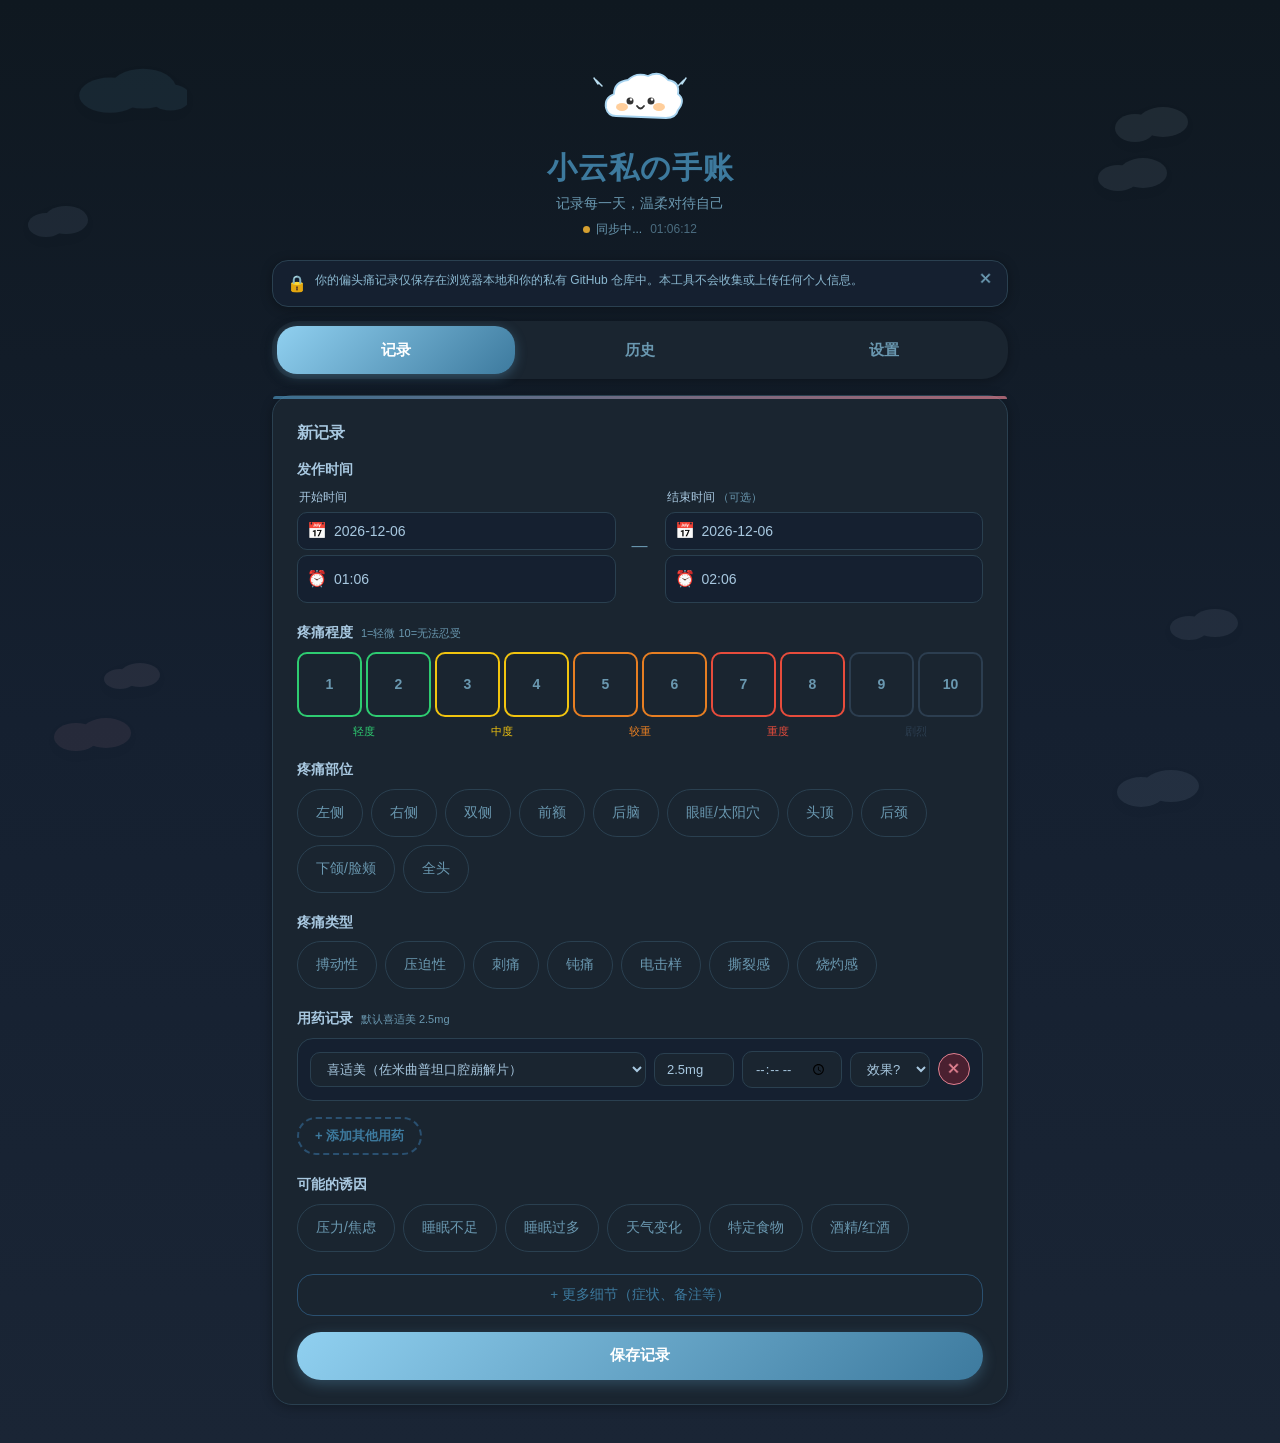
==== commit 62760c56: "fix: 清理旧滚轮时间选择器死代码 + 修复主题切换/编辑日期 bug (v1.17) - 删除 timepicker.js 重构后残留的旧滚轮设计 CSS（约50行死代码） - 修复 applyT" ====
--- a/index.html
+++ b/index.html
@@ -15,7 +15,7 @@
   <link rel="apple-touch-icon" href="data:image/svg+xml,<svg xmlns='http://www.w3.org/2000/svg' viewBox='0 0 100 100'><rect rx='22' fill='%235BA4CF' width='100' height='100'/><path d='M26 68 Q16 67 14 57 Q12 44 24 39 Q24 25 40 23 Q50 14 66 19 Q80 12 90 25 Q104 28 100 40 Q108 48 98 60 Q96 70 84 71 Z' fill='white' stroke='%23A8D4F0' stroke-width='3'/><circle cx='43' cy='52' r='5' fill='%23333'/><circle cx='65' cy='52' r='5' fill='%23333'/><circle cx='44.2' cy='50.5' r='1.8' fill='white'/><circle cx='66.2' cy='50.5' r='1.8' fill='white'/><ellipse cx='34' cy='60' rx='8' ry='5.5' fill='%23FFB366' opacity='0.65'/><ellipse cx='75' cy='60' rx='8' ry='5.5' fill='%23FFB366' opacity='0.65'/><path d='M51 58 Q55.5 65 59 58' fill='none' stroke='%23333' stroke-width='2.8' stroke-linecap='round'/></svg>">
   <link rel="manifest" href="manifest.json">
   <title>小云私の手账</title>
-  <link rel="stylesheet" href="css/style.css?v=1.16">
+  <link rel="stylesheet" href="css/style.css?v=1.17">
   <style>
     #app { opacity: 0; transition: opacity 0.2s; }
     #app.loaded { opacity: 1; }
@@ -55,10 +55,10 @@
     </main>
   </div>
 
-  <script src="js/storage.js?v=1.16"></script>
-  <script src="js/datepicker.js?v=1.16"></script>
-  <script src="js/timepicker.js?v=1.16"></script>
-  <script src="js/app.js?v=1.16"></script>
+  <script src="js/storage.js?v=1.17"></script>
+  <script src="js/datepicker.js?v=1.17"></script>
+  <script src="js/timepicker.js?v=1.17"></script>
+  <script src="js/app.js?v=1.17"></script>
   <script>document.getElementById('app').classList.add('loaded');</script>
   <script>
     if ('serviceWorker' in navigator) {
--- a/css/style.css
+++ b/css/style.css
@@ -1158,11 +1158,6 @@
     transition: width var(--transition-normal), max-width var(--transition-normal);
   }
 
-  .time-picker-display {
-    font-size: 28px;
-    transition: font-size var(--transition-normal);
-  }
-
   .history-controls { 
     flex-direction: column; 
     align-items: stretch; 
@@ -1339,11 +1334,6 @@
     transition: width var(--transition-normal);
   }
   
-  .time-picker-display {
-    font-size: 32px;
-    transition: font-size var(--transition-normal);
-  }
-  
   .record-card { 
     padding: 16px; 
     transition: padding var(--transition-normal);
@@ -1466,11 +1456,6 @@
   .time-picker-panel {
     width: 400px;
     transition: width var(--transition-normal);
-  }
-  
-  .time-picker-display {
-    font-size: 36px;
-    transition: font-size var(--transition-normal);
   }
   
   .record-card { 
@@ -1692,111 +1677,6 @@
   visibility: visible;
   transform: translateY(0);
 }
-.time-picker-header {
-  display: flex;
-  align-items: center;
-  justify-content: center;
-  gap: 8px;
-  margin-bottom: 12px;
-  padding-bottom: 12px;
-  border-bottom: 1px solid var(--border);
-}
-.time-picker-ampm {
-  display: flex;
-  background: var(--bg-input);
-  border-radius: var(--radius-sm);
-  padding: 2px;
-}
-.time-picker-ampm-btn {
-  padding: 6px 16px;
-  border: none;
-  border-radius: var(--radius-xs);
-  background: transparent;
-  color: var(--text-muted);
-  font-size: 13px;
-  font-weight: 600;
-  cursor: pointer;
-  transition: all 0.15s;
-}
-.time-picker-ampm-btn.active {
-  background: var(--c-blue);
-  color: #fff;
-}
-.time-picker-ampm-btn:hover:not(.active) { color: var(--text-dark); }
-.time-picker-display {
-  font-size: 28px;
-  font-weight: 700;
-  color: var(--text-dark);
-  font-family: var(--font-mono);
-  letter-spacing: 2px;
-}
-.time-picker-wheels {
-  display: flex;
-  justify-content: center;
-  gap: 12px;
-  margin-bottom: 12px;
-}
-.time-picker-wheel {
-  width: 70px;
-  height: 140px;
-  overflow: hidden;
-  position: relative;
-  border-radius: var(--radius-sm);
-  background: var(--bg-input);
-}
-.time-picker-wheel-inner {
-  display: flex;
-  flex-direction: column;
-  align-items: center;
-  transition: transform 0.2s ease;
-}
-.time-picker-wheel-item {
-  padding: 0;
-  height: 36px;
-  line-height: 36px;
-  font-size: 14px;
-  font-weight: 500;
-  color: var(--text-muted);
-  cursor: pointer;
-  transition: all 0.15s;
-  user-select: none;
-  box-sizing: border-box;
-  display: flex;
-  align-items: center;
-  justify-content: center;
-}
-.time-picker-wheel-item:hover {
-  color: var(--c-blue-deep);
-  background: var(--c-blue-pale);
-}
-.time-picker-wheel-item.selected {
-  color: var(--c-blue-deep);
-  font-weight: 700;
-  font-size: 16px;
-}
-.time-picker-wheel-marker {
-  position: absolute;
-  top: 50%;
-  left: 0;
-  right: 0;
-  height: 36px;
-  transform: translateY(-50%);
-  border-top: 2px solid var(--c-blue);
-  border-bottom: 2px solid var(--c-blue);
-  pointer-events: none;
-  box-sizing: border-box;
-}
-.time-picker-wheel-marker::before,
-.time-picker-wheel-marker::after {
-  content: '';
-  position: absolute;
-  top: 0;
-  bottom: 0;
-  width: 8px;
-  background: rgba(100,170,210,0.1);
-}
-.time-picker-wheel-marker::before { left: 0; }
-.time-picker-wheel-marker::after { right: 0; }
 .time-picker-footer {
   display: flex;
   gap: 6px;
@@ -1824,16 +1704,6 @@
   color: var(--c-blue-deep);
 }
 .time-picker-quick-btn:active { transform: scale(0.98); }
-.time-picker-wheel {
-  touch-action: none;
-  user-select: none;
-}
-.time-picker-wheel::-webkit-scrollbar {
-  display: none;
-}
-.time-picker-wheel-inner {
-  will-change: transform;
-}
 
 /* ===== DatePicker Component ===== */
 .date-picker-wrapper {
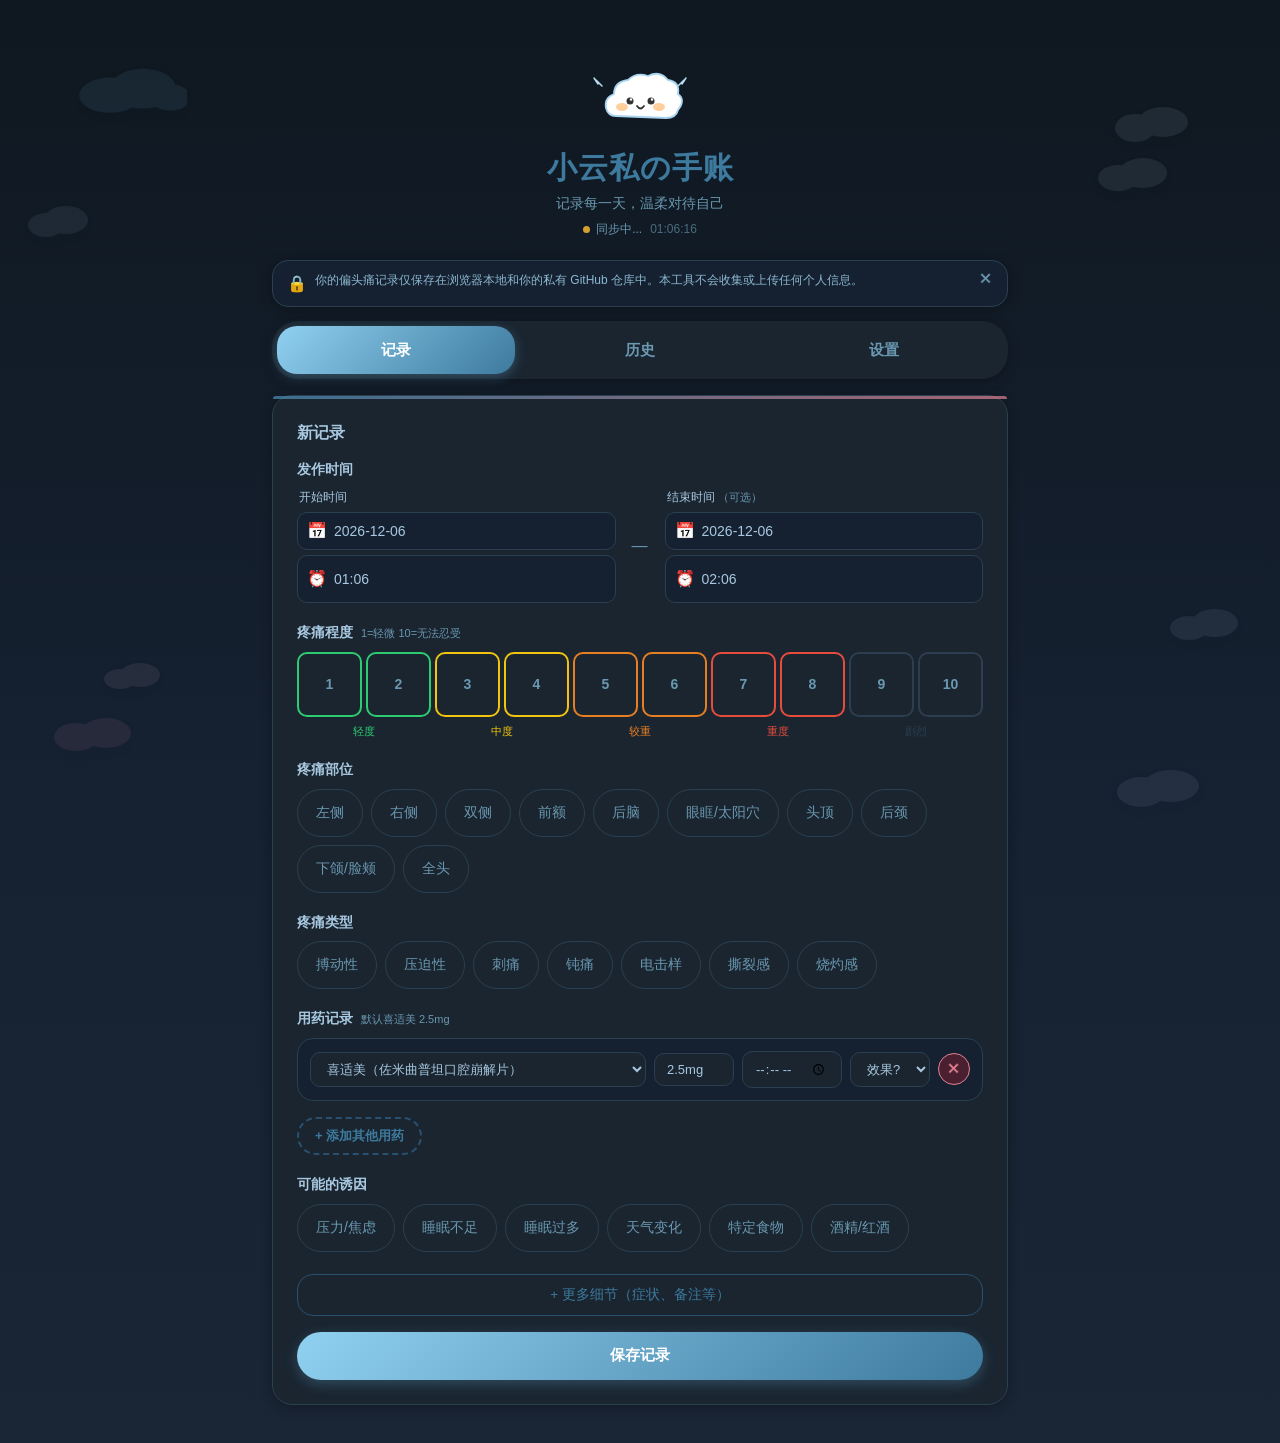
==== commit 8a15cd1f: "fix: 修复结束时间（日期）无法选择 — 时区误禁用 + 焦点/点击冲突 (v1.18) - DatePicker.isDateDisabled 改用本地日期字符串比较，修复 new Date('Y" ====
--- a/index.html
+++ b/index.html
@@ -15,7 +15,7 @@
   <link rel="apple-touch-icon" href="data:image/svg+xml,<svg xmlns='http://www.w3.org/2000/svg' viewBox='0 0 100 100'><rect rx='22' fill='%235BA4CF' width='100' height='100'/><path d='M26 68 Q16 67 14 57 Q12 44 24 39 Q24 25 40 23 Q50 14 66 19 Q80 12 90 25 Q104 28 100 40 Q108 48 98 60 Q96 70 84 71 Z' fill='white' stroke='%23A8D4F0' stroke-width='3'/><circle cx='43' cy='52' r='5' fill='%23333'/><circle cx='65' cy='52' r='5' fill='%23333'/><circle cx='44.2' cy='50.5' r='1.8' fill='white'/><circle cx='66.2' cy='50.5' r='1.8' fill='white'/><ellipse cx='34' cy='60' rx='8' ry='5.5' fill='%23FFB366' opacity='0.65'/><ellipse cx='75' cy='60' rx='8' ry='5.5' fill='%23FFB366' opacity='0.65'/><path d='M51 58 Q55.5 65 59 58' fill='none' stroke='%23333' stroke-width='2.8' stroke-linecap='round'/></svg>">
   <link rel="manifest" href="manifest.json">
   <title>小云私の手账</title>
-  <link rel="stylesheet" href="css/style.css?v=1.17">
+  <link rel="stylesheet" href="css/style.css?v=1.18">
   <style>
     #app { opacity: 0; transition: opacity 0.2s; }
     #app.loaded { opacity: 1; }
@@ -55,10 +55,10 @@
     </main>
   </div>
 
-  <script src="js/storage.js?v=1.17"></script>
-  <script src="js/datepicker.js?v=1.17"></script>
-  <script src="js/timepicker.js?v=1.17"></script>
-  <script src="js/app.js?v=1.17"></script>
+  <script src="js/storage.js?v=1.18"></script>
+  <script src="js/datepicker.js?v=1.18"></script>
+  <script src="js/timepicker.js?v=1.18"></script>
+  <script src="js/app.js?v=1.18"></script>
   <script>document.getElementById('app').classList.add('loaded');</script>
   <script>
     if ('serviceWorker' in navigator) {
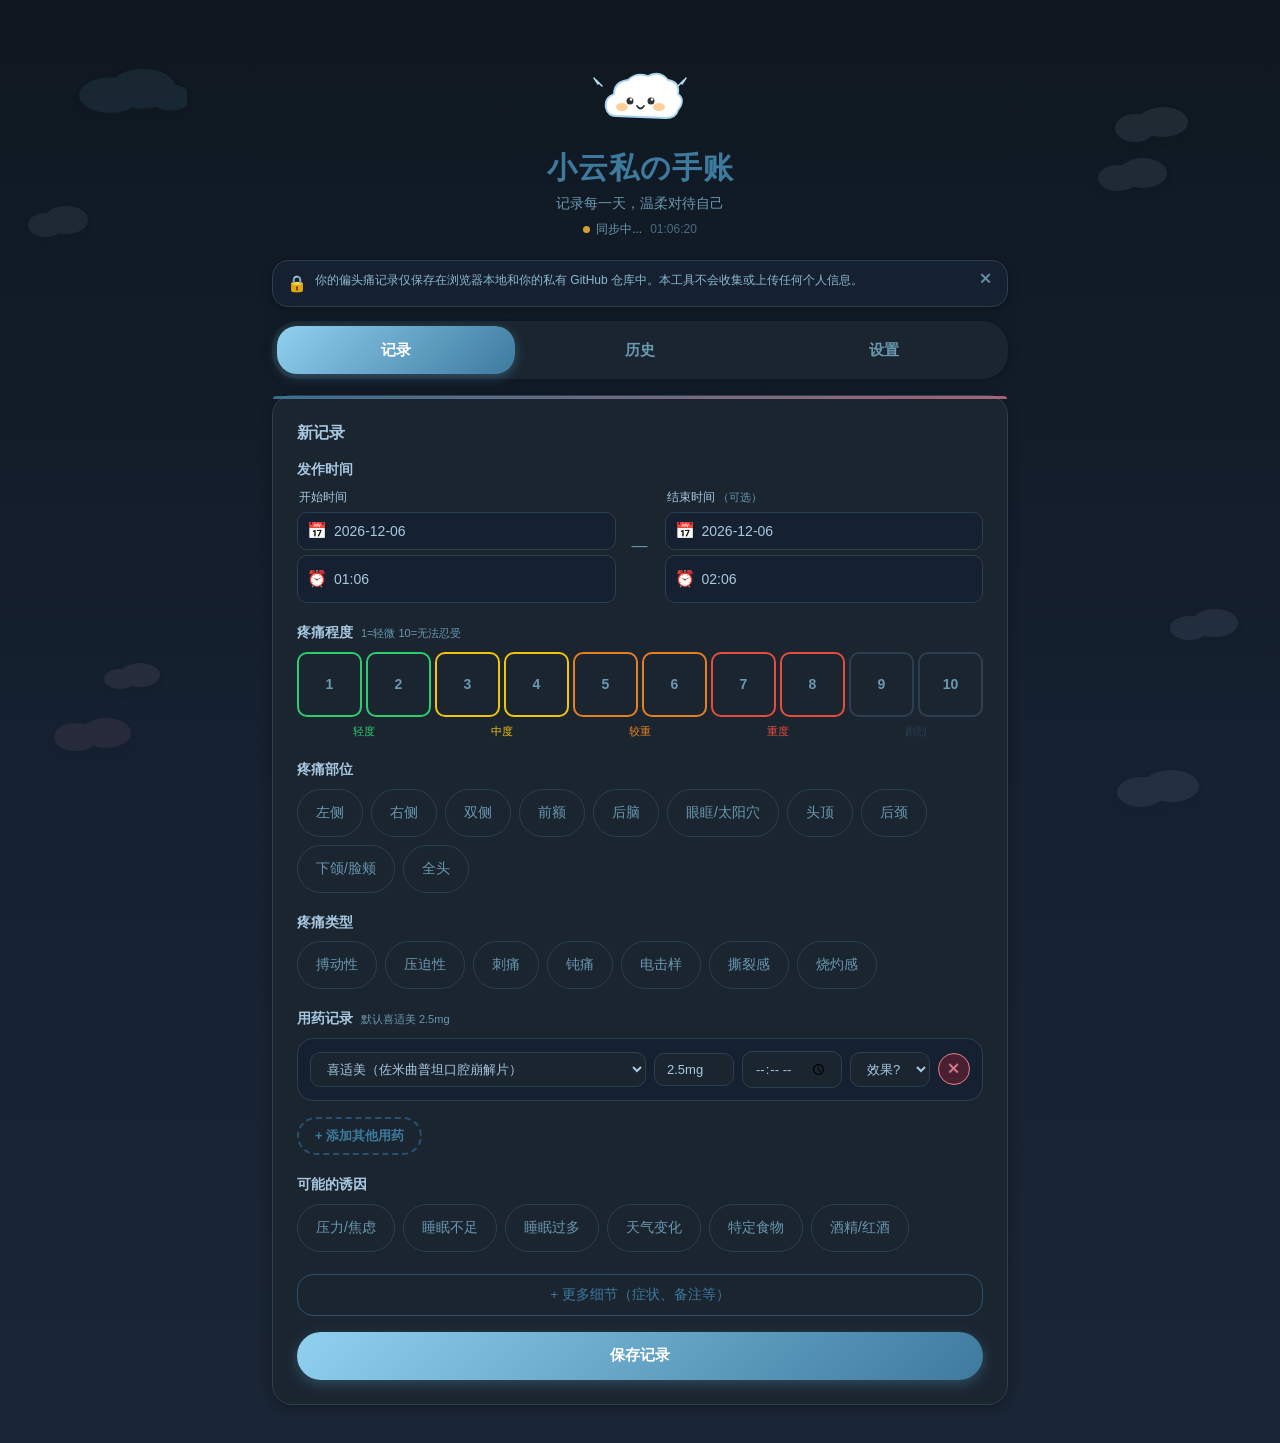
==== commit 389cbb33: "fix: 时间选择器按一次只步进 1 小时（移除 click 与 mousedown 重复步进）(v1.19) - 移除 timepicker.js 步进按钮上多余的 click 监听器（其 _ste" ====
--- a/index.html
+++ b/index.html
@@ -15,7 +15,7 @@
   <link rel="apple-touch-icon" href="data:image/svg+xml,<svg xmlns='http://www.w3.org/2000/svg' viewBox='0 0 100 100'><rect rx='22' fill='%235BA4CF' width='100' height='100'/><path d='M26 68 Q16 67 14 57 Q12 44 24 39 Q24 25 40 23 Q50 14 66 19 Q80 12 90 25 Q104 28 100 40 Q108 48 98 60 Q96 70 84 71 Z' fill='white' stroke='%23A8D4F0' stroke-width='3'/><circle cx='43' cy='52' r='5' fill='%23333'/><circle cx='65' cy='52' r='5' fill='%23333'/><circle cx='44.2' cy='50.5' r='1.8' fill='white'/><circle cx='66.2' cy='50.5' r='1.8' fill='white'/><ellipse cx='34' cy='60' rx='8' ry='5.5' fill='%23FFB366' opacity='0.65'/><ellipse cx='75' cy='60' rx='8' ry='5.5' fill='%23FFB366' opacity='0.65'/><path d='M51 58 Q55.5 65 59 58' fill='none' stroke='%23333' stroke-width='2.8' stroke-linecap='round'/></svg>">
   <link rel="manifest" href="manifest.json">
   <title>小云私の手账</title>
-  <link rel="stylesheet" href="css/style.css?v=1.18">
+  <link rel="stylesheet" href="css/style.css?v=1.19">
   <style>
     #app { opacity: 0; transition: opacity 0.2s; }
     #app.loaded { opacity: 1; }
@@ -55,10 +55,10 @@
     </main>
   </div>
 
-  <script src="js/storage.js?v=1.18"></script>
-  <script src="js/datepicker.js?v=1.18"></script>
-  <script src="js/timepicker.js?v=1.18"></script>
-  <script src="js/app.js?v=1.18"></script>
+  <script src="js/storage.js?v=1.19"></script>
+  <script src="js/datepicker.js?v=1.19"></script>
+  <script src="js/timepicker.js?v=1.19"></script>
+  <script src="js/app.js?v=1.19"></script>
   <script>document.getElementById('app').classList.add('loaded');</script>
   <script>
     if ('serviceWorker' in navigator) {
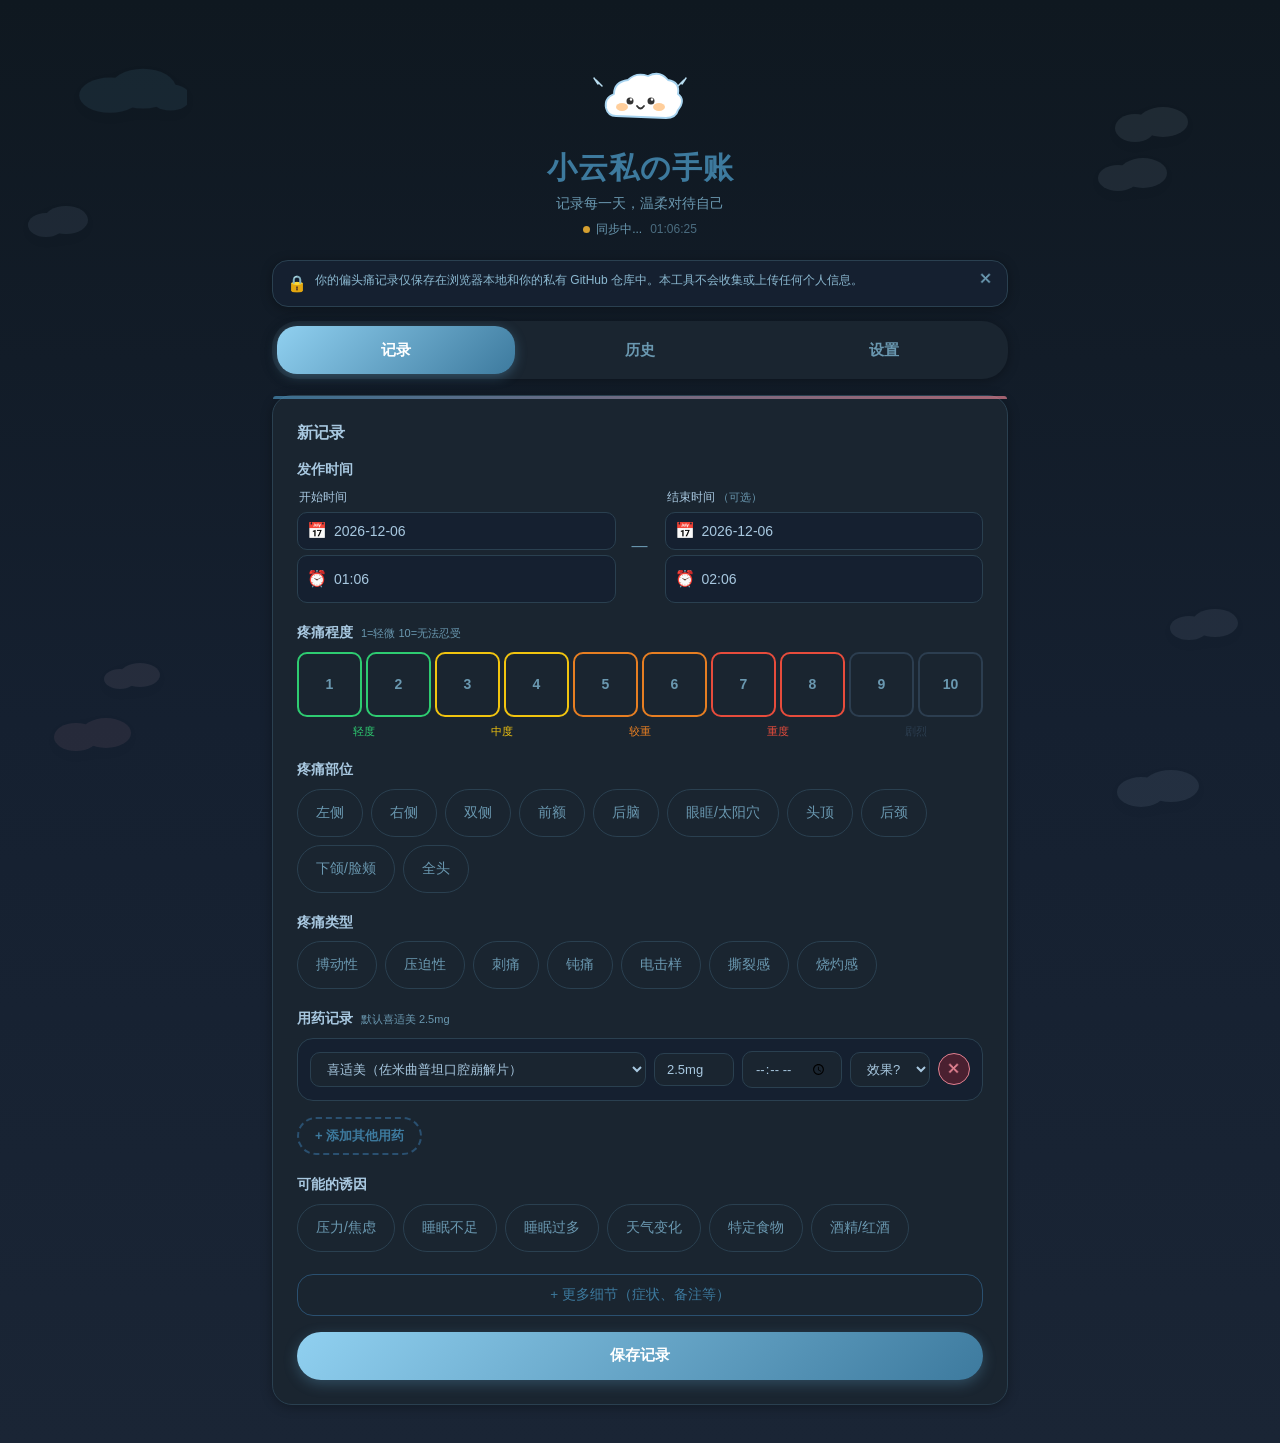
==== commit 9adaffeb: "fix: 日期选择器只保留今天按钮 + 结束日期取消max限制 (v1.20) - datepicker.js 快捷按钮区只保留「今天」，移除昨天/本周一/本周末/上周/上月 - app.js 结束日" ====
--- a/index.html
+++ b/index.html
@@ -15,7 +15,7 @@
   <link rel="apple-touch-icon" href="data:image/svg+xml,<svg xmlns='http://www.w3.org/2000/svg' viewBox='0 0 100 100'><rect rx='22' fill='%235BA4CF' width='100' height='100'/><path d='M26 68 Q16 67 14 57 Q12 44 24 39 Q24 25 40 23 Q50 14 66 19 Q80 12 90 25 Q104 28 100 40 Q108 48 98 60 Q96 70 84 71 Z' fill='white' stroke='%23A8D4F0' stroke-width='3'/><circle cx='43' cy='52' r='5' fill='%23333'/><circle cx='65' cy='52' r='5' fill='%23333'/><circle cx='44.2' cy='50.5' r='1.8' fill='white'/><circle cx='66.2' cy='50.5' r='1.8' fill='white'/><ellipse cx='34' cy='60' rx='8' ry='5.5' fill='%23FFB366' opacity='0.65'/><ellipse cx='75' cy='60' rx='8' ry='5.5' fill='%23FFB366' opacity='0.65'/><path d='M51 58 Q55.5 65 59 58' fill='none' stroke='%23333' stroke-width='2.8' stroke-linecap='round'/></svg>">
   <link rel="manifest" href="manifest.json">
   <title>小云私の手账</title>
-  <link rel="stylesheet" href="css/style.css?v=1.19">
+  <link rel="stylesheet" href="css/style.css?v=1.20">
   <style>
     #app { opacity: 0; transition: opacity 0.2s; }
     #app.loaded { opacity: 1; }
@@ -55,10 +55,10 @@
     </main>
   </div>
 
-  <script src="js/storage.js?v=1.19"></script>
-  <script src="js/datepicker.js?v=1.19"></script>
-  <script src="js/timepicker.js?v=1.19"></script>
-  <script src="js/app.js?v=1.19"></script>
+  <script src="js/storage.js?v=1.20"></script>
+  <script src="js/datepicker.js?v=1.20"></script>
+  <script src="js/timepicker.js?v=1.20"></script>
+  <script src="js/app.js?v=1.20"></script>
   <script>document.getElementById('app').classList.add('loaded');</script>
   <script>
     if ('serviceWorker' in navigator) {
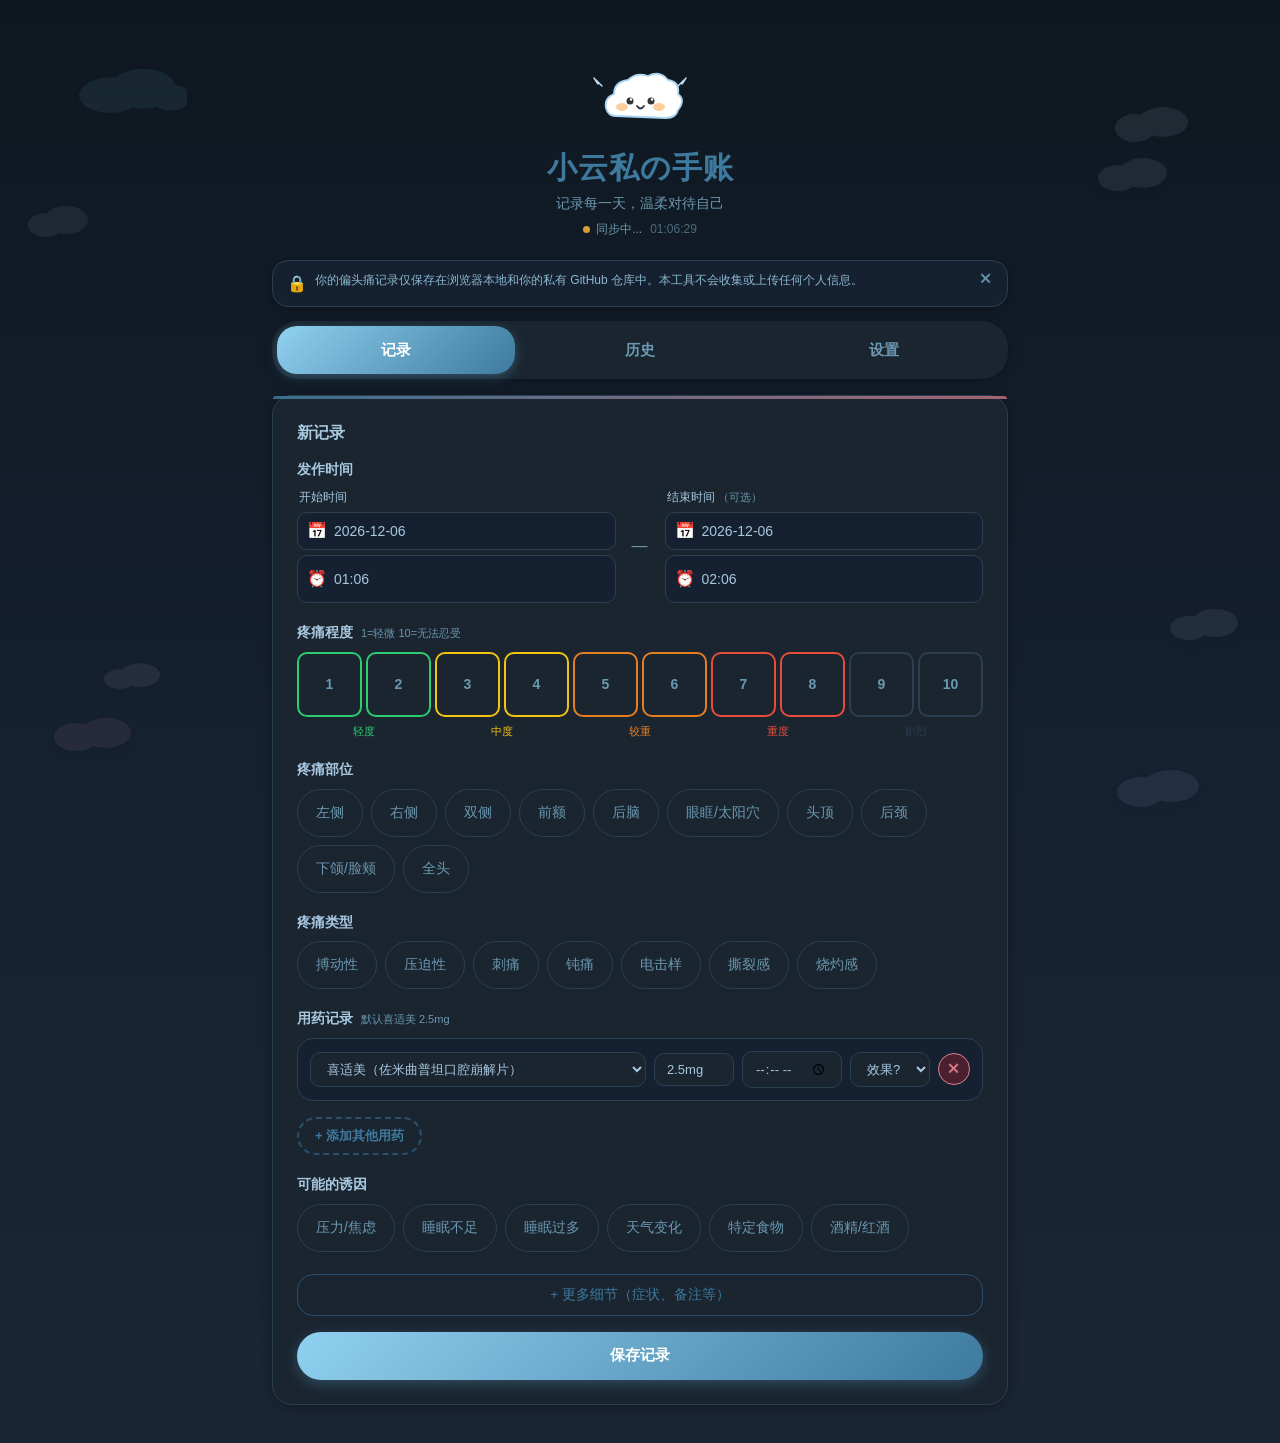
==== commit 504981a1: "fix: 修正 sw.js ASSETS 预缓存版本号并升 v1.21（缓存刷新） - sw.js ASSETS 列表此前残留 ?v=1.19（与 CACHE_NAME v1.20 不一致），会导致 " ====
--- a/index.html
+++ b/index.html
@@ -1,71 +1,71 @@
-<!DOCTYPE html>
-<html lang="zh-CN">
-<head>
-  <meta charset="UTF-8">
-  <meta name="viewport" content="width=device-width, initial-scale=1.0, viewport-fit=cover">
-  <meta name="description" content="小云私の手账 - 偏头痛记录工具">
-  <meta name="theme-color" content="#EDF6FB">
-  <meta name="apple-mobile-web-app-capable" content="yes">
-  <meta name="apple-mobile-web-app-status-bar-style" content="default">
-  <meta name="apple-mobile-web-app-title" content="小云私の手账">
-  <!-- 防止浏览器缓存 -->
-  <meta http-equiv="Cache-Control" content="no-cache, no-store, must-revalidate">
-  <meta http-equiv="Pragma" content="no-cache">
-  <meta http-equiv="Expires" content="0">
-  <link rel="apple-touch-icon" href="data:image/svg+xml,<svg xmlns='http://www.w3.org/2000/svg' viewBox='0 0 100 100'><rect rx='22' fill='%235BA4CF' width='100' height='100'/><path d='M26 68 Q16 67 14 57 Q12 44 24 39 Q24 25 40 23 Q50 14 66 19 Q80 12 90 25 Q104 28 100 40 Q108 48 98 60 Q96 70 84 71 Z' fill='white' stroke='%23A8D4F0' stroke-width='3'/><circle cx='43' cy='52' r='5' fill='%23333'/><circle cx='65' cy='52' r='5' fill='%23333'/><circle cx='44.2' cy='50.5' r='1.8' fill='white'/><circle cx='66.2' cy='50.5' r='1.8' fill='white'/><ellipse cx='34' cy='60' rx='8' ry='5.5' fill='%23FFB366' opacity='0.65'/><ellipse cx='75' cy='60' rx='8' ry='5.5' fill='%23FFB366' opacity='0.65'/><path d='M51 58 Q55.5 65 59 58' fill='none' stroke='%23333' stroke-width='2.8' stroke-linecap='round'/></svg>">
-  <link rel="manifest" href="manifest.json">
-  <title>小云私の手账</title>
-  <link rel="stylesheet" href="css/style.css?v=1.20">
-  <style>
-    #app { opacity: 0; transition: opacity 0.2s; }
-    #app.loaded { opacity: 1; }
-  </style>
-</head>
-<body>
-
-  <div class="cloud-deco a">
-    <svg viewBox="0 0 100 50"><ellipse cx="30" cy="32" rx="28" ry="16" fill="#7CC5EA"/><ellipse cx="60" cy="26" rx="30" ry="18" fill="#7CC5EA"/><ellipse cx="85" cy="34" rx="18" ry="12" fill="#7CC5EA"/></svg>
-  </div>
-  <div class="cloud-deco b">
-    <svg viewBox="0 0 90 45"><ellipse cx="22" cy="28" rx="20" ry="14" fill="#D6EDF8"/><ellipse cx="50" cy="22" rx="25" ry="15" fill="#D6EDF8"/></svg>
-  </div>
-  <div class="cloud-deco c">
-    <svg viewBox="0 0 80 45"><ellipse cx="25" cy="30" rx="22" ry="14" fill="#F2A5B5"/><ellipse cx="55" cy="26" rx="25" ry="15" fill="#F2A5B5"/></svg>
-  </div>
-  <div class="cloud-deco d">
-    <svg viewBox="0 0 100 50"><ellipse cx="25" cy="30" rx="24" ry="15" fill="#C5E4F5"/><ellipse cx="55" cy="24" rx="28" ry="16" fill="#C5E4F5"/></svg>
-  </div>
-  <div class="cloud-deco e">
-    <svg viewBox="0 0 70 40"><ellipse cx="20" cy="25" rx="18" ry="12" fill="#B8D8F0"/><ellipse cx="40" cy="20" rx="22" ry="14" fill="#B8D8F0"/></svg>
-  </div>
-  <div class="cloud-deco f">
-    <svg viewBox="0 0 85 45"><ellipse cx="25" cy="28" rx="20" ry="13" fill="#D0E8F8"/><ellipse cx="50" cy="23" rx="24" ry="15" fill="#D0E8F8"/></svg>
-  </div>
-  <div class="cloud-deco g">
-    <svg viewBox="0 0 60 35"><ellipse cx="18" cy="22" rx="16" ry="10" fill="#E8C8D8"/><ellipse cx="38" cy="18" rx="20" ry="12" fill="#E8C8D8"/></svg>
-  </div>
-  <div class="cloud-deco h">
-    <svg viewBox="0 0 75 40"><ellipse cx="22" cy="26" rx="19" ry="12" fill="#C8D8E8"/><ellipse cx="48" cy="21" rx="23" ry="14" fill="#C8D8E8"/></svg>
-  </div>
-
-  <div class="app-container">
-    <header class="app-header" id="header"></header>
-    <main id="app">
-      <div style="text-align:center;padding:40px;color:var(--text-muted);">加载中...</div>
-    </main>
-  </div>
-
-  <script src="js/storage.js?v=1.20"></script>
-  <script src="js/datepicker.js?v=1.20"></script>
-  <script src="js/timepicker.js?v=1.20"></script>
-  <script src="js/app.js?v=1.20"></script>
-  <script>document.getElementById('app').classList.add('loaded');</script>
-  <script>
-    if ('serviceWorker' in navigator) {
-      window.addEventListener('load', () => {
-        navigator.serviceWorker.register('sw.js').catch(() => {});
-      });
-    }
-  </script>
-</body>
-</html>
+<!DOCTYPE html>
+<html lang="zh-CN">
+<head>
+  <meta charset="UTF-8">
+  <meta name="viewport" content="width=device-width, initial-scale=1.0, viewport-fit=cover">
+  <meta name="description" content="小云私の手账 - 偏头痛记录工具">
+  <meta name="theme-color" content="#EDF6FB">
+  <meta name="apple-mobile-web-app-capable" content="yes">
+  <meta name="apple-mobile-web-app-status-bar-style" content="default">
+  <meta name="apple-mobile-web-app-title" content="小云私の手账">
+  <!-- 防止浏览器缓存 -->
+  <meta http-equiv="Cache-Control" content="no-cache, no-store, must-revalidate">
+  <meta http-equiv="Pragma" content="no-cache">
+  <meta http-equiv="Expires" content="0">
+  <link rel="apple-touch-icon" href="data:image/svg+xml,<svg xmlns='http://www.w3.org/2000/svg' viewBox='0 0 100 100'><rect rx='22' fill='%235BA4CF' width='100' height='100'/><path d='M26 68 Q16 67 14 57 Q12 44 24 39 Q24 25 40 23 Q50 14 66 19 Q80 12 90 25 Q104 28 100 40 Q108 48 98 60 Q96 70 84 71 Z' fill='white' stroke='%23A8D4F0' stroke-width='3'/><circle cx='43' cy='52' r='5' fill='%23333'/><circle cx='65' cy='52' r='5' fill='%23333'/><circle cx='44.2' cy='50.5' r='1.8' fill='white'/><circle cx='66.2' cy='50.5' r='1.8' fill='white'/><ellipse cx='34' cy='60' rx='8' ry='5.5' fill='%23FFB366' opacity='0.65'/><ellipse cx='75' cy='60' rx='8' ry='5.5' fill='%23FFB366' opacity='0.65'/><path d='M51 58 Q55.5 65 59 58' fill='none' stroke='%23333' stroke-width='2.8' stroke-linecap='round'/></svg>">
+  <link rel="manifest" href="manifest.json">
+  <title>小云私の手账</title>
+  <link rel="stylesheet" href="css/style.css?v=1.21">
+  <style>
+    #app { opacity: 0; transition: opacity 0.2s; }
+    #app.loaded { opacity: 1; }
+  </style>
+</head>
+<body>
+
+  <div class="cloud-deco a">
+    <svg viewBox="0 0 100 50"><ellipse cx="30" cy="32" rx="28" ry="16" fill="#7CC5EA"/><ellipse cx="60" cy="26" rx="30" ry="18" fill="#7CC5EA"/><ellipse cx="85" cy="34" rx="18" ry="12" fill="#7CC5EA"/></svg>
+  </div>
+  <div class="cloud-deco b">
+    <svg viewBox="0 0 90 45"><ellipse cx="22" cy="28" rx="20" ry="14" fill="#D6EDF8"/><ellipse cx="50" cy="22" rx="25" ry="15" fill="#D6EDF8"/></svg>
+  </div>
+  <div class="cloud-deco c">
+    <svg viewBox="0 0 80 45"><ellipse cx="25" cy="30" rx="22" ry="14" fill="#F2A5B5"/><ellipse cx="55" cy="26" rx="25" ry="15" fill="#F2A5B5"/></svg>
+  </div>
+  <div class="cloud-deco d">
+    <svg viewBox="0 0 100 50"><ellipse cx="25" cy="30" rx="24" ry="15" fill="#C5E4F5"/><ellipse cx="55" cy="24" rx="28" ry="16" fill="#C5E4F5"/></svg>
+  </div>
+  <div class="cloud-deco e">
+    <svg viewBox="0 0 70 40"><ellipse cx="20" cy="25" rx="18" ry="12" fill="#B8D8F0"/><ellipse cx="40" cy="20" rx="22" ry="14" fill="#B8D8F0"/></svg>
+  </div>
+  <div class="cloud-deco f">
+    <svg viewBox="0 0 85 45"><ellipse cx="25" cy="28" rx="20" ry="13" fill="#D0E8F8"/><ellipse cx="50" cy="23" rx="24" ry="15" fill="#D0E8F8"/></svg>
+  </div>
+  <div class="cloud-deco g">
+    <svg viewBox="0 0 60 35"><ellipse cx="18" cy="22" rx="16" ry="10" fill="#E8C8D8"/><ellipse cx="38" cy="18" rx="20" ry="12" fill="#E8C8D8"/></svg>
+  </div>
+  <div class="cloud-deco h">
+    <svg viewBox="0 0 75 40"><ellipse cx="22" cy="26" rx="19" ry="12" fill="#C8D8E8"/><ellipse cx="48" cy="21" rx="23" ry="14" fill="#C8D8E8"/></svg>
+  </div>
+
+  <div class="app-container">
+    <header class="app-header" id="header"></header>
+    <main id="app">
+      <div style="text-align:center;padding:40px;color:var(--text-muted);">加载中...</div>
+    </main>
+  </div>
+
+  <script src="js/storage.js?v=1.21"></script>
+  <script src="js/datepicker.js?v=1.21"></script>
+  <script src="js/timepicker.js?v=1.21"></script>
+  <script src="js/app.js?v=1.21"></script>
+  <script>document.getElementById('app').classList.add('loaded');</script>
+  <script>
+    if ('serviceWorker' in navigator) {
+      window.addEventListener('load', () => {
+        navigator.serviceWorker.register('sw.js').catch(() => {});
+      });
+    }
+  </script>
+</body>
+</html>
